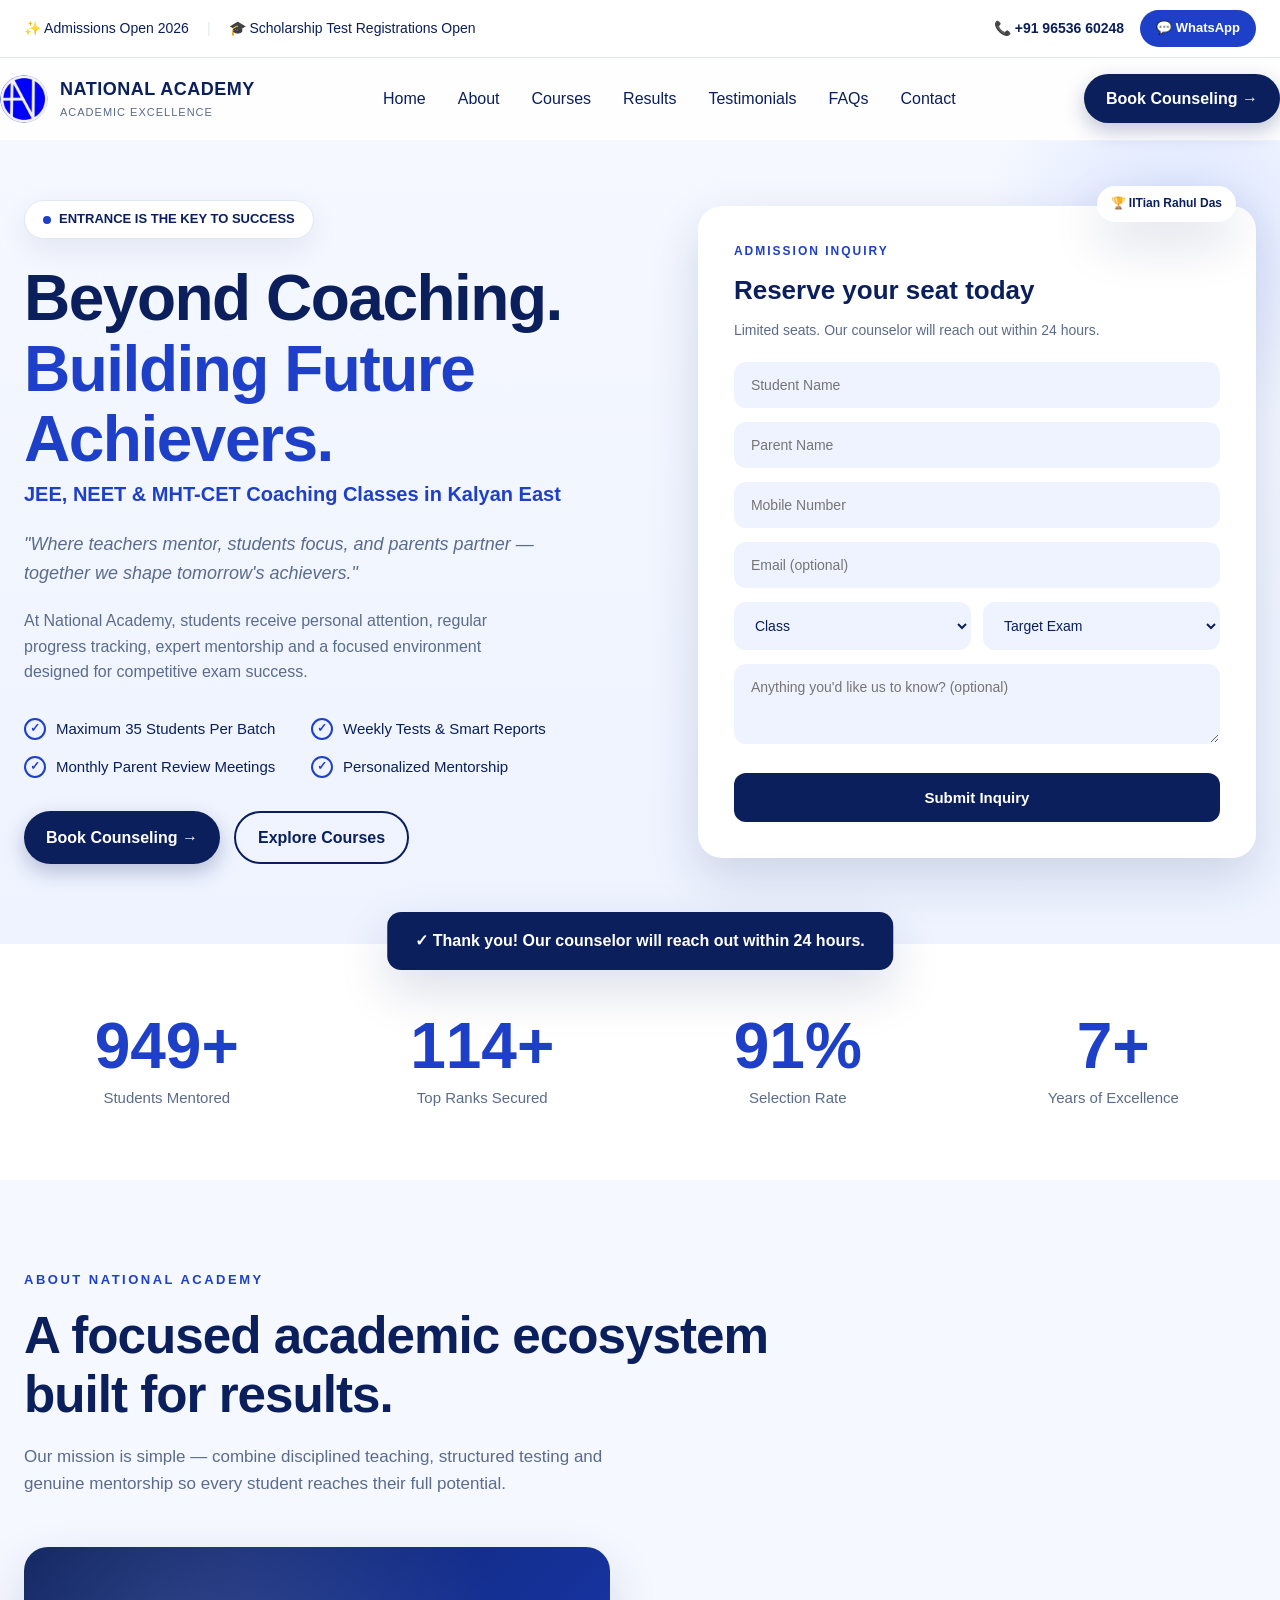
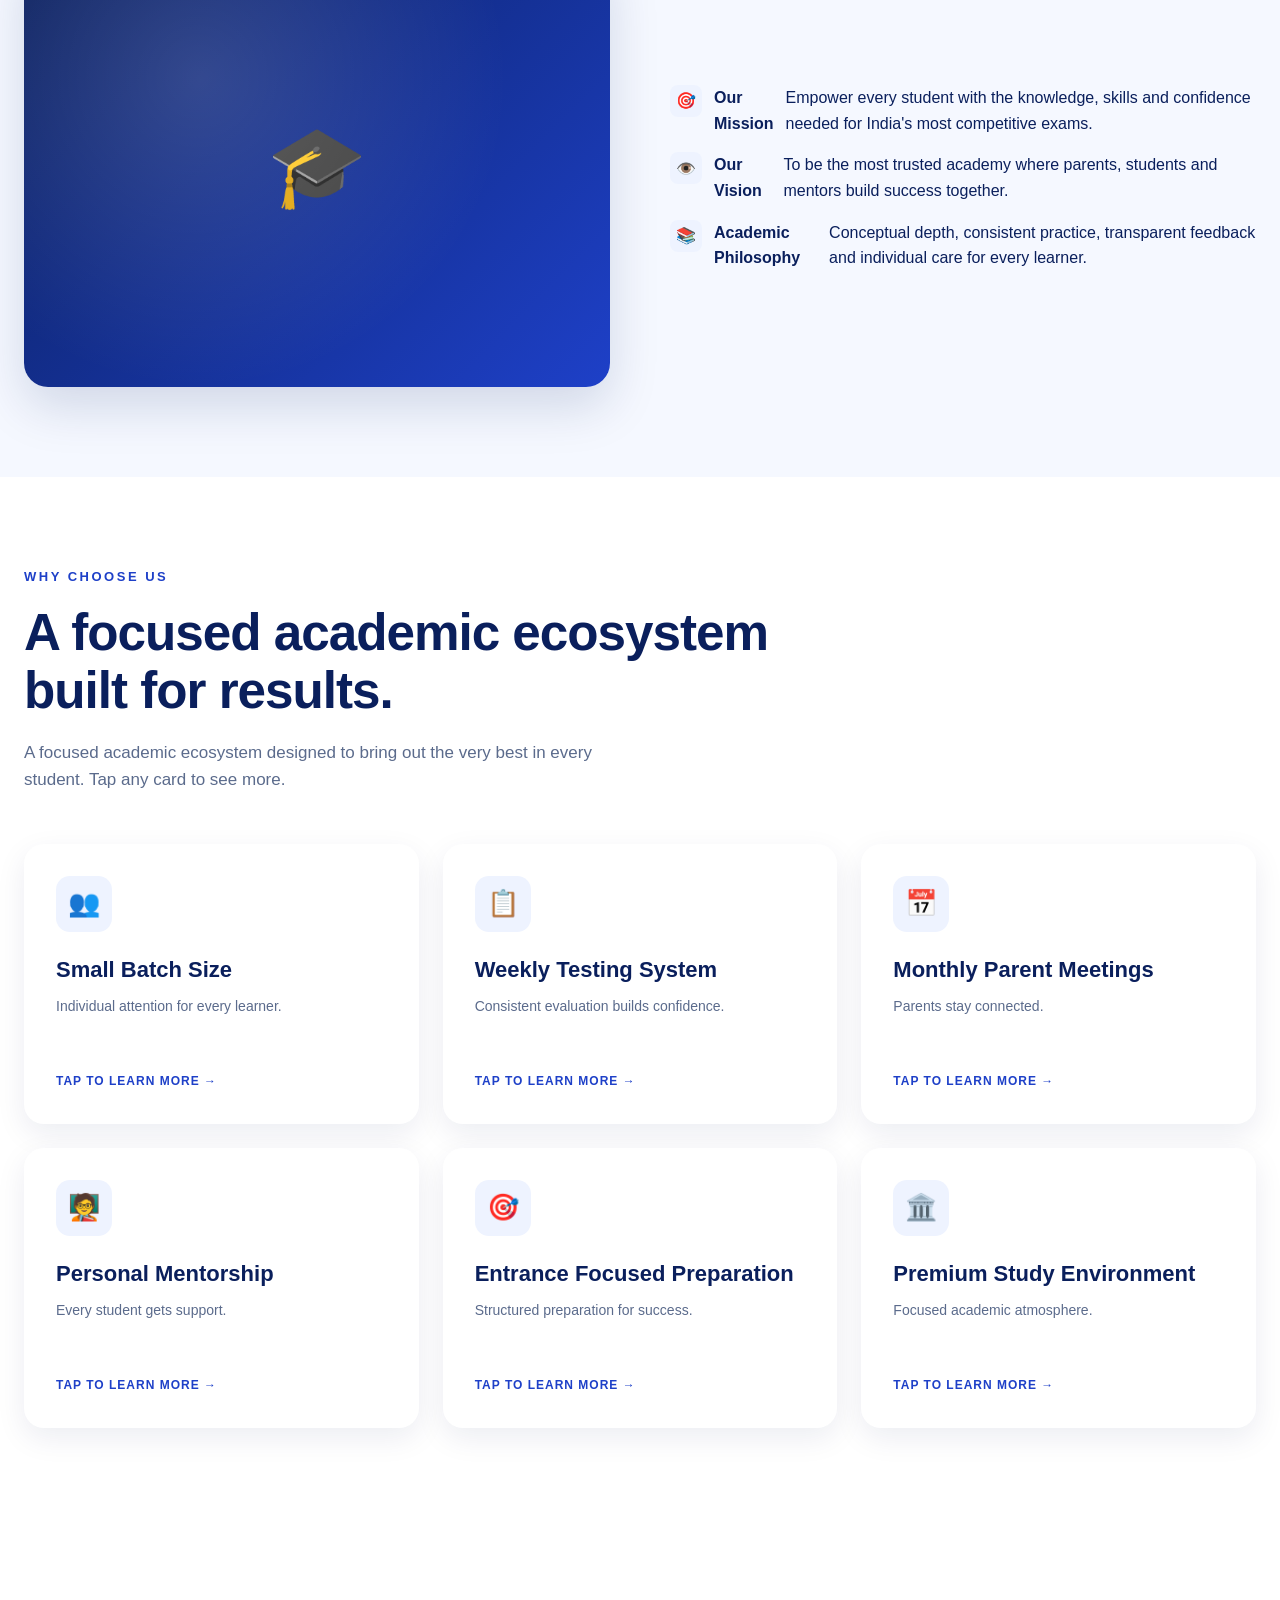
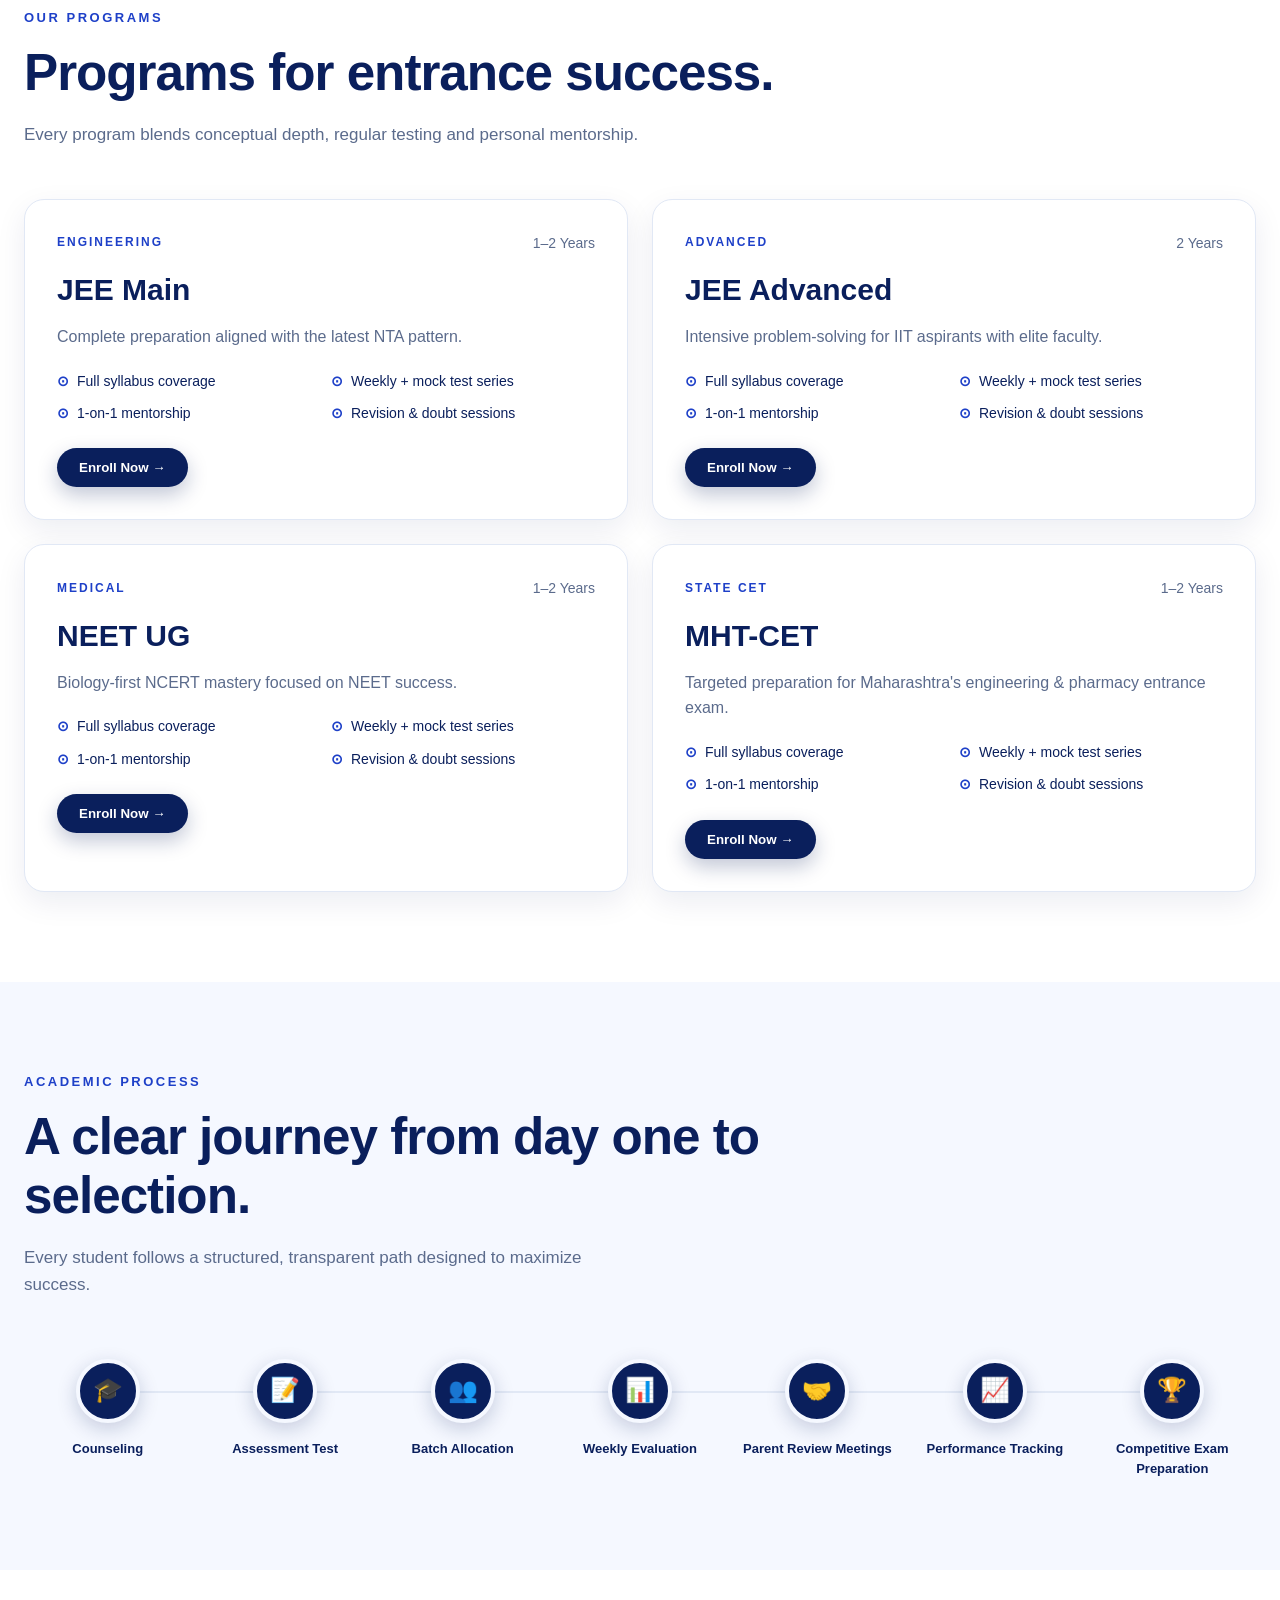
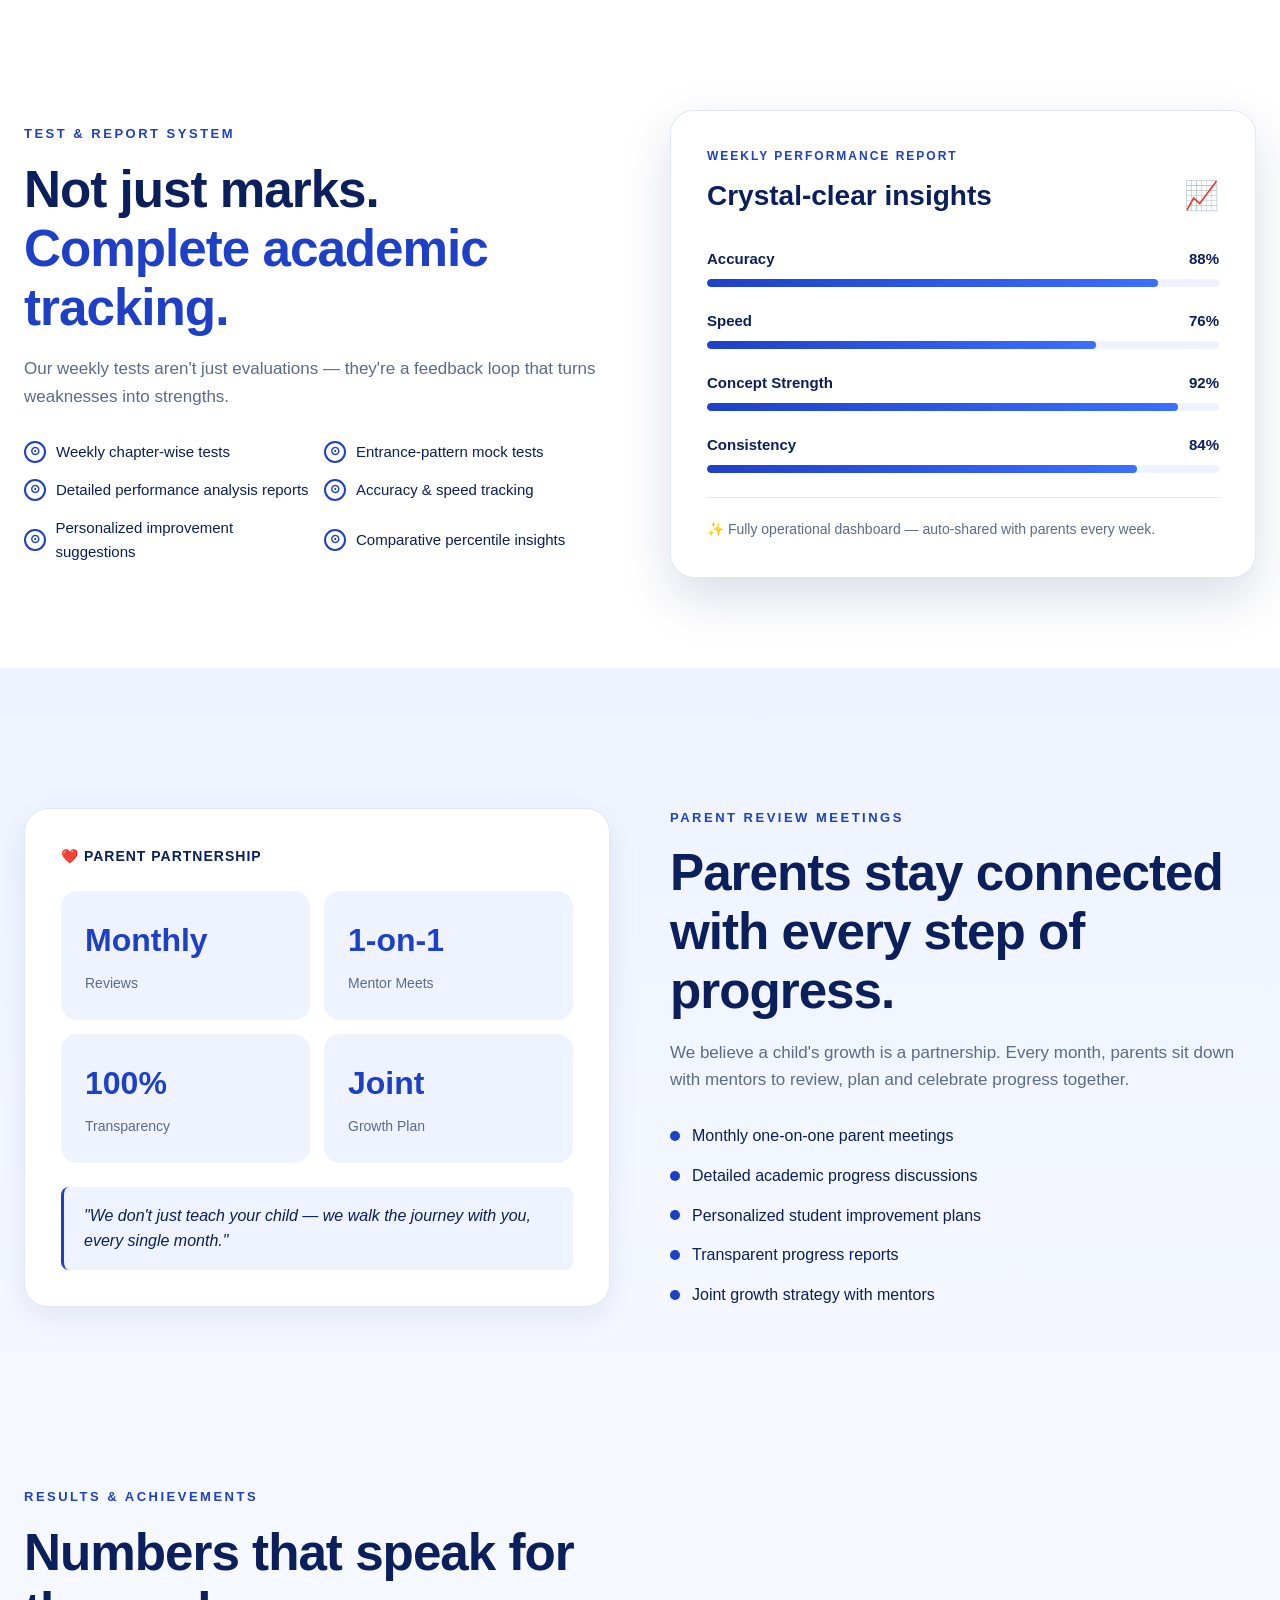
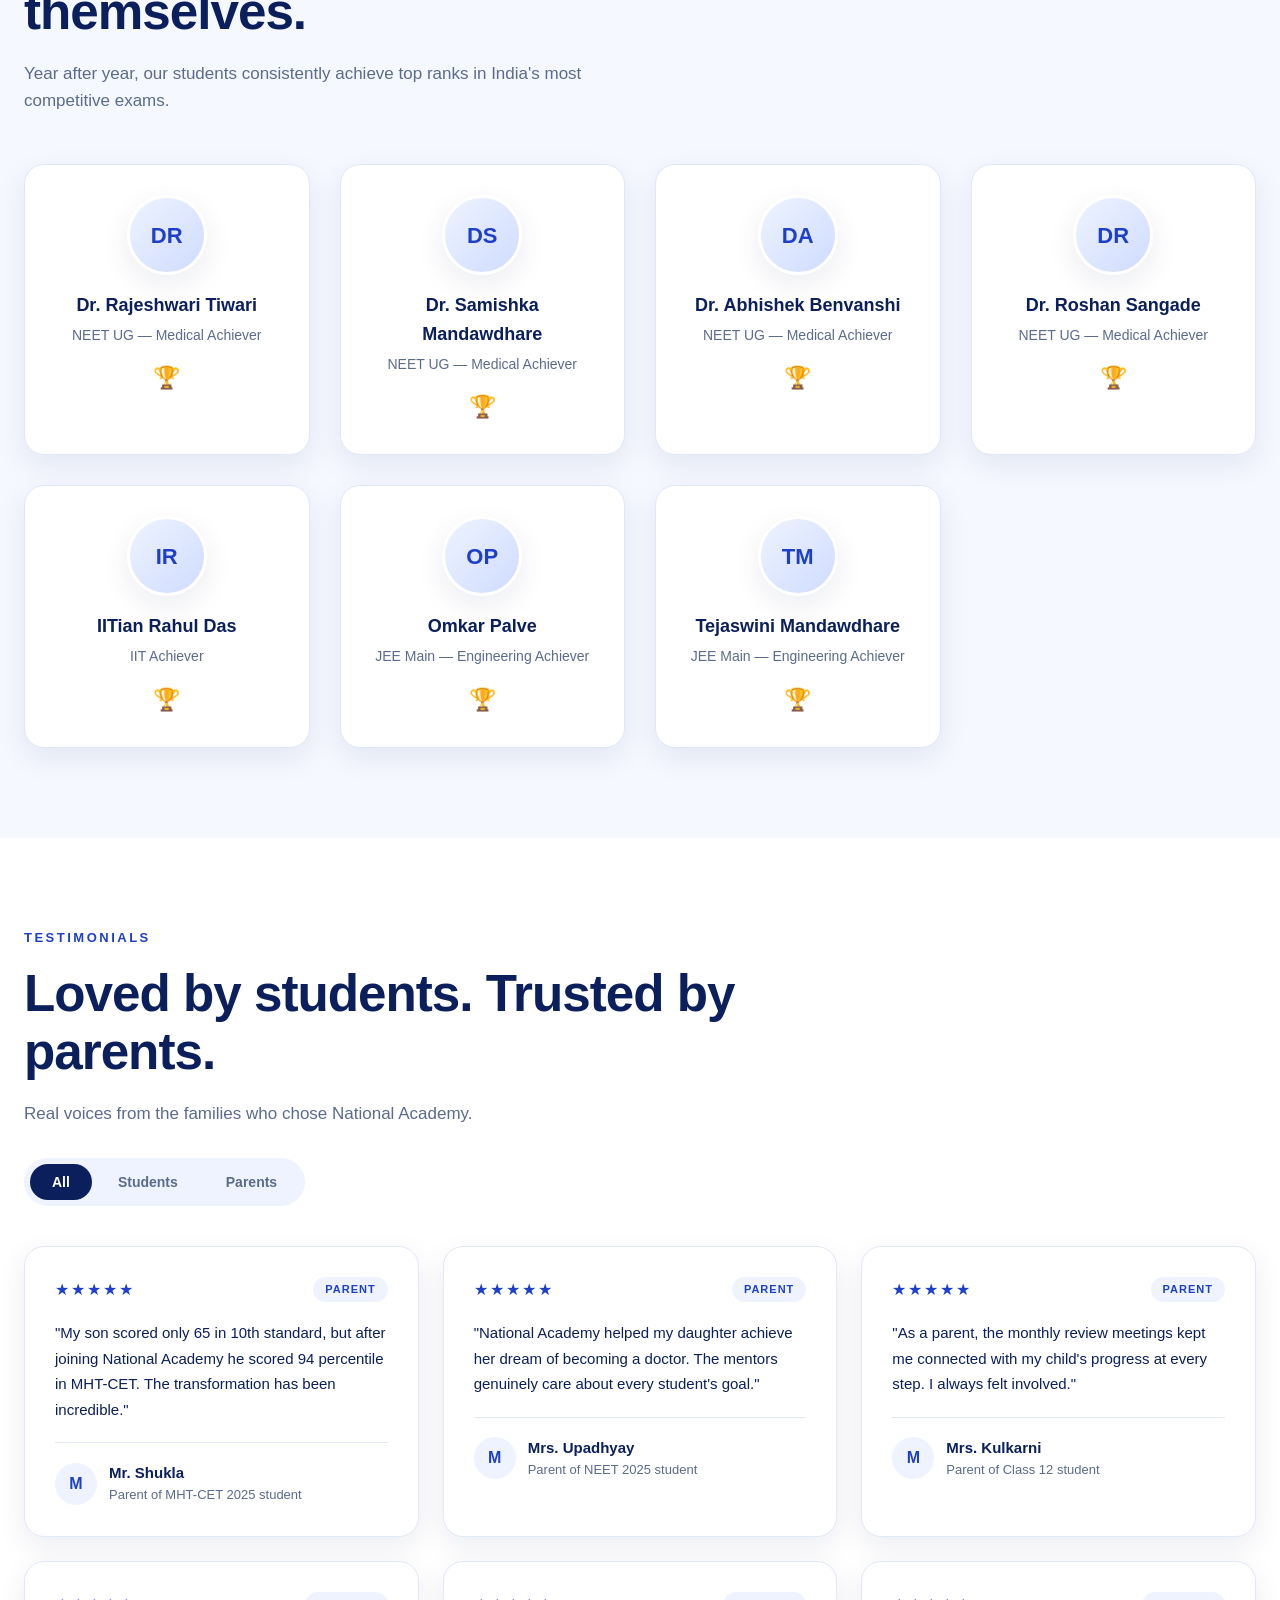
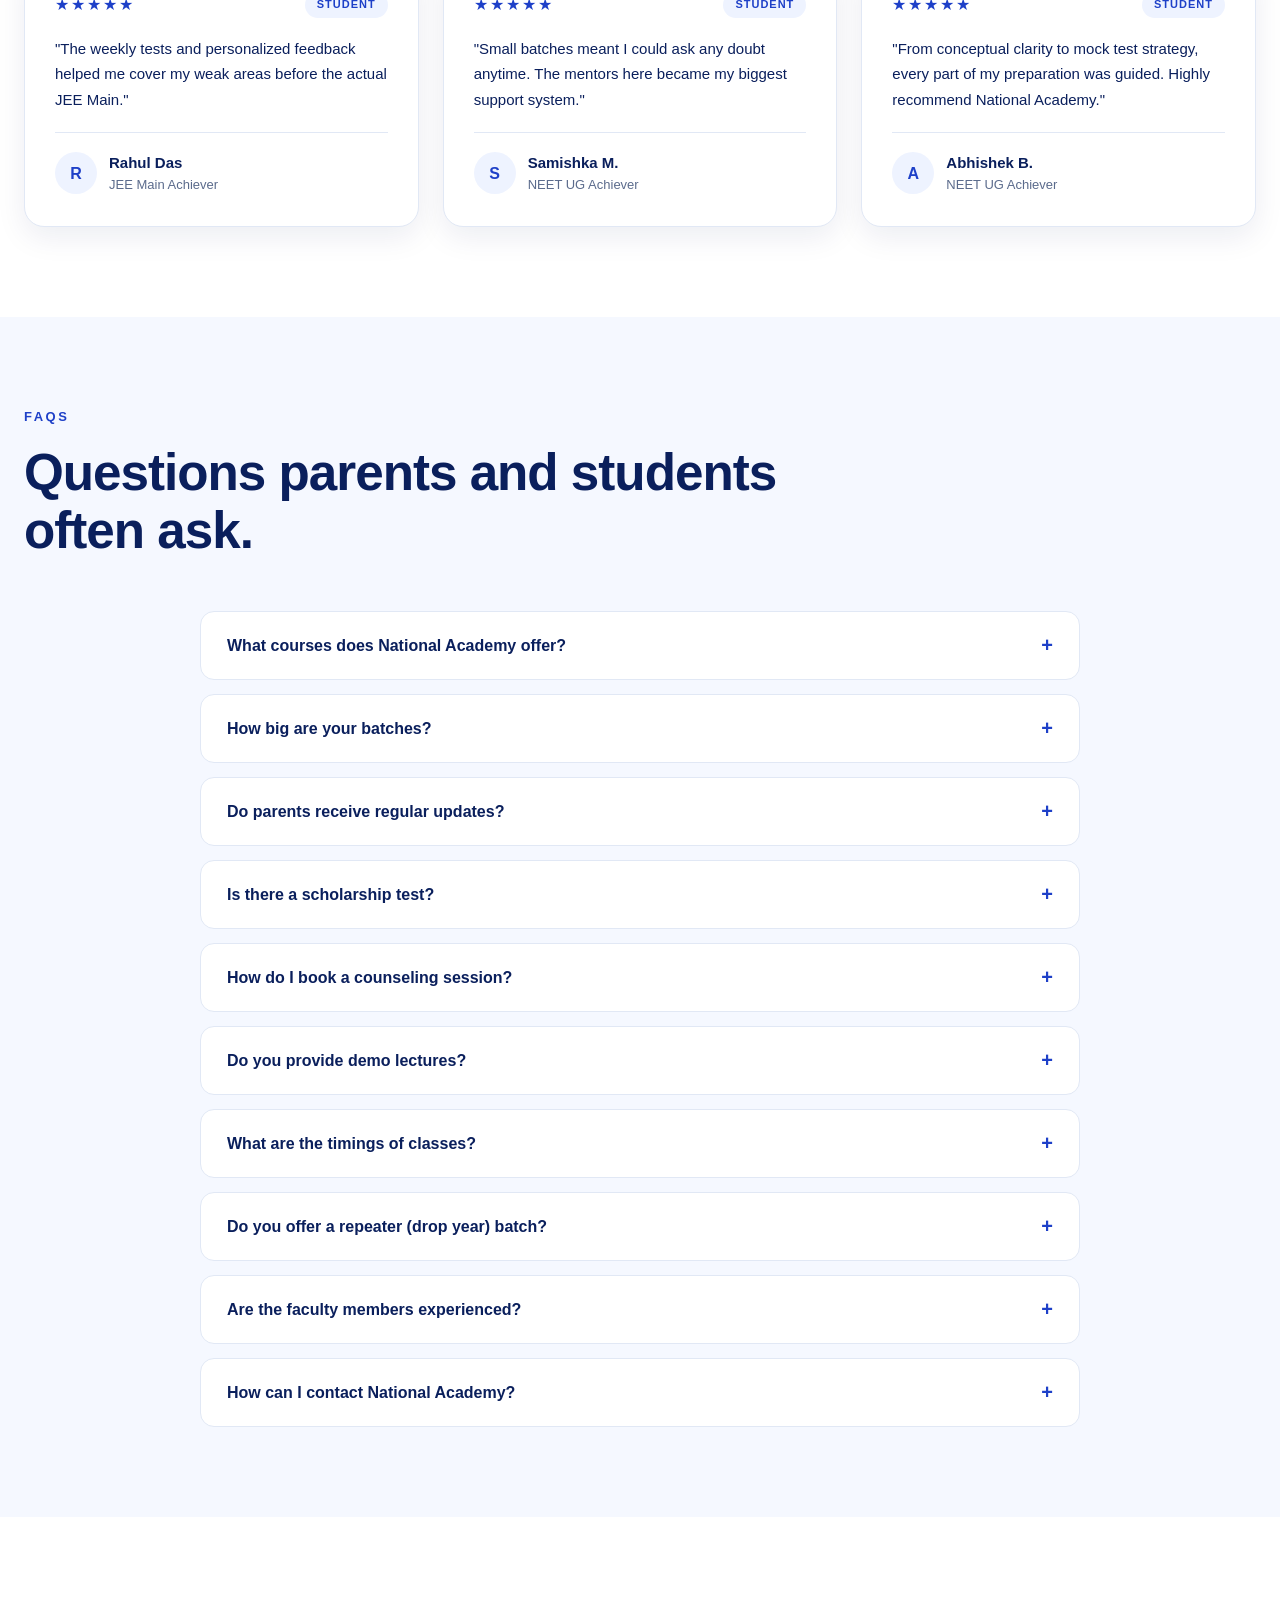
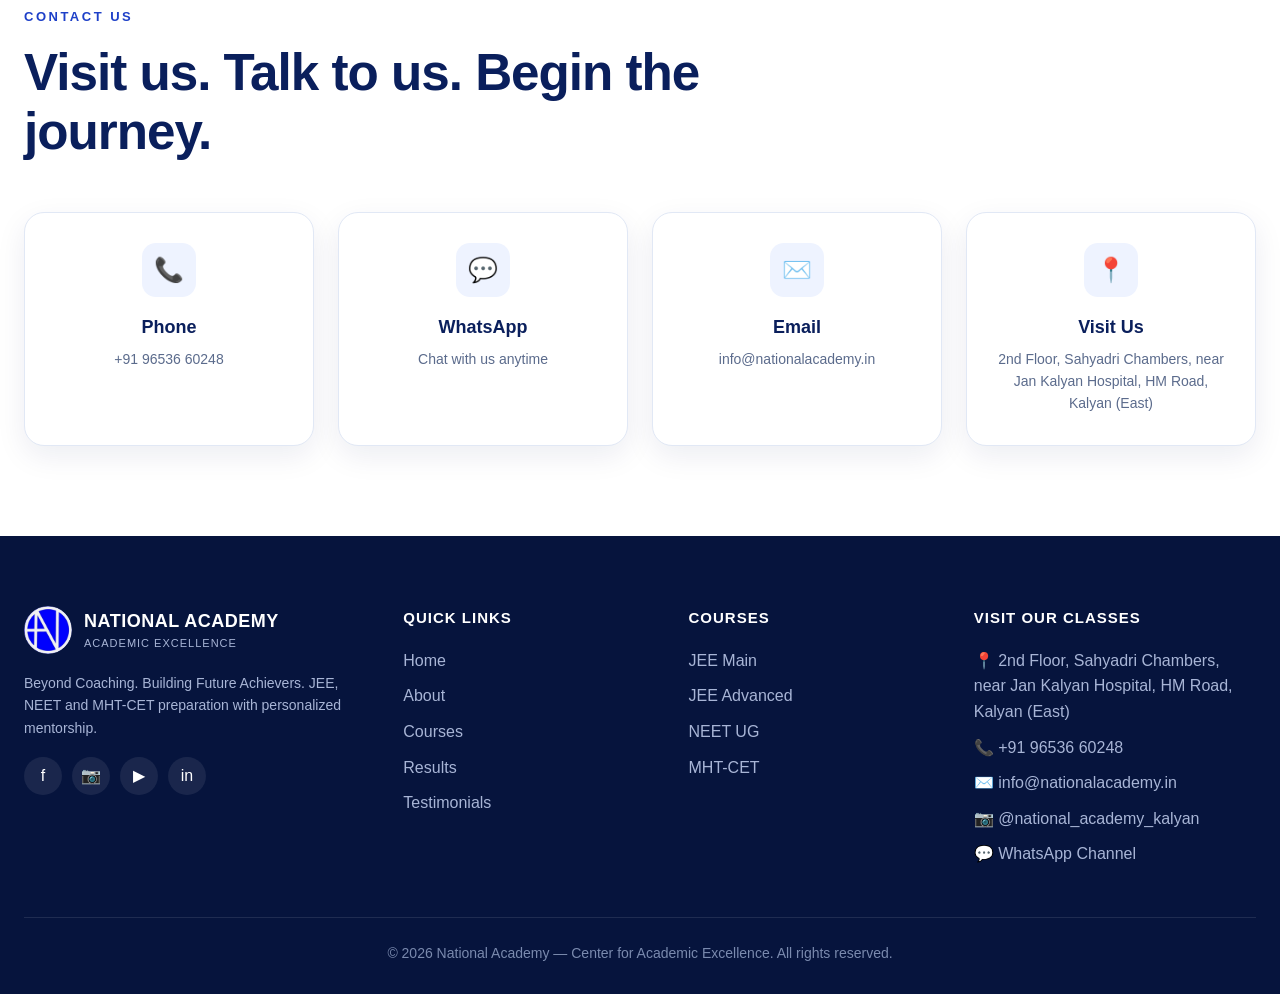
==== index.html @ 8955cf6e "SEO fixes: canonical/og:url, single H1, schema" ====
<!DOCTYPE html>
<html lang="en">
<head>
<meta charset="UTF-8">
<meta name="viewport" content="width=device-width, initial-scale=1.0">
<title>National Academy | Center for Academic Excellence</title>
<meta name="description" content="National Academy - Center for Academic Excellence. JEE, NEET and MHT-CET coaching with personalized mentorship, weekly testing and monthly parent reviews.">
<link rel="canonical" href="https://nationalacademyclasses.com/">
<link rel="icon" type="image/png" href="[data-uri]">
<link rel="apple-touch-icon" href="[data-uri]">
<meta property="og:title" content="National Academy | Center for Academic Excellence">
<meta property="og:description" content="Beyond Coaching. Building Future Achievers. JEE, NEET & MHT-CET programs.">
<meta property="og:type" content="website">
<meta property="og:url" content="https://nationalacademyclasses.com/">
<meta name="twitter:card" content="summary_large_image">
<meta name="twitter:title" content="National Academy | Center for Academic Excellence">
<meta name="twitter:description" content="Beyond Coaching. Building Future Achievers.">
<script type="application/ld+json">
{
  "@context": "https://schema.org",
  "@type": "EducationalOrganization",
  "@id": "https://nationalacademyclasses.com/#organization",
  "name": "National Academy",
  "alternateName": "National Academy - Center for Academic Excellence",
  "description": "National Academy is a coaching institute in Kalyan East offering JEE Main, JEE Advanced, NEET UG and MHT-CET preparation with small batches, weekly testing and monthly parent review meetings.",
  "url": "https://nationalacademyclasses.com/",
  "telephone": "+91 96536 60248",
  "email": "info@nationalacademy.in",
  "priceRange": "₹₹",
  "address": {
    "@type": "PostalAddress",
    "streetAddress": "2nd Floor, Sahyadri Chambers, near Jan Kalyan Hospital, HM Road",
    "addressLocality": "Kalyan East",
    "addressRegion": "Maharashtra",
    "postalCode": "421306",
    "addressCountry": "IN"
  },
  "geo": {
    "@type": "GeoCoordinates",
    "latitude": "19.2456",
    "longitude": "73.1590"
  },
  "sameAs": [
    "https://instagram.com/nationalacademy_",
    "https://whatsapp.com/channel/0029VaYuWtFGehEQWGYex31q"
  ],
  "aggregateRating": {
    "@type": "AggregateRating",
    "ratingValue": "4.9",
    "reviewCount": "20"
  },
  "hasCourse": [
    {
      "@type": "Course",
      "name": "JEE Main Coaching",
      "description": "Complete JEE Main preparation aligned with the latest NTA pattern, with weekly and mock test series and 1-on-1 mentorship.",
      "provider": { "@type": "EducationalOrganization", "name": "National Academy", "sameAs": "https://nationalacademyclasses.com/" }
    },
    {
      "@type": "Course",
      "name": "JEE Advanced Coaching",
      "description": "Intensive problem-solving preparation for IIT aspirants with elite faculty.",
      "provider": { "@type": "EducationalOrganization", "name": "National Academy", "sameAs": "https://nationalacademyclasses.com/" }
    },
    {
      "@type": "Course",
      "name": "NEET UG Coaching",
      "description": "Biology-first NCERT mastery focused on NEET UG success.",
      "provider": { "@type": "EducationalOrganization", "name": "National Academy", "sameAs": "https://nationalacademyclasses.com/" }
    },
    {
      "@type": "Course",
      "name": "MHT-CET Coaching",
      "description": "Targeted preparation for Maharashtra's engineering and pharmacy entrance exam.",
      "provider": { "@type": "EducationalOrganization", "name": "National Academy", "sameAs": "https://nationalacademyclasses.com/" }
    }
  ]
}
</script>
<script type="application/ld+json">
{
  "@context": "https://schema.org",
  "@type": "FAQPage",
  "mainEntity": [
    {
      "@type": "Question",
      "name": "What courses does National Academy offer?",
      "acceptedAnswer": { "@type": "Answer", "text": "We offer JEE Main, JEE Advanced, NEET UG and MHT-CET programs for Classes 11 and 12 along with Repeater batches." }
    },
    {
      "@type": "Question",
      "name": "How big are your batches?",
      "acceptedAnswer": { "@type": "Answer", "text": "Every batch is capped at a maximum of 35 students to ensure personal attention and 1-on-1 mentorship." }
    },
    {
      "@type": "Question",
      "name": "Do parents receive regular updates?",
      "acceptedAnswer": { "@type": "Answer", "text": "Yes. We conduct monthly parent review meetings and share weekly performance reports automatically." }
    },
    {
      "@type": "Question",
      "name": "Is there a scholarship test?",
      "acceptedAnswer": { "@type": "Answer", "text": "Yes, scholarship test registrations are currently open. Contact us for the next available date." }
    },
    {
      "@type": "Question",
      "name": "How do I book a counseling session?",
      "acceptedAnswer": { "@type": "Answer", "text": "Submit the inquiry form on this page or call us at +91 96536 60248. Our counselor will reach out within 24 hours." }
    },
    {
      "@type": "Question",
      "name": "Do you provide demo lectures?",
      "acceptedAnswer": { "@type": "Answer", "text": "Yes, prospective students can attend a free demo lecture before enrolling. Contact us to schedule." }
    },
    {
      "@type": "Question",
      "name": "What are the timings of classes?",
      "acceptedAnswer": { "@type": "Answer", "text": "Regular batches run in morning and evening shifts. Detailed schedules are shared at the time of admission." }
    },
    {
      "@type": "Question",
      "name": "Do you offer a repeater (drop year) batch?",
      "acceptedAnswer": { "@type": "Answer", "text": "Yes, dedicated repeater batches are available for JEE, NEET and MHT-CET aspirants with focused revision and intensive testing." }
    },
    {
      "@type": "Question",
      "name": "Are the faculty members experienced?",
      "acceptedAnswer": { "@type": "Answer", "text": "Our faculty are subject specialists with years of experience in mentoring JEE/NEET top rankers." }
    },
    {
      "@type": "Question",
      "name": "How can I contact National Academy?",
      "acceptedAnswer": { "@type": "Answer", "text": "Call or WhatsApp us on +91 96536 60248 or visit us at 2nd Floor, Sahyadri Chambers, near Jan Kalyan Hospital, HM Road, Kalyan (East)." }
    }
  ]
}
</script>

<!-- https://script.google.com/macros/s/AKfycbyQIpqhF3Bwk7kVNRuC45qFXNHx67AA3TcbVvgqn4J6izI49udC3bFhP1Qv370ona3hTA/exec -->
<style>
*{margin:0;padding:0;box-sizing:border-box}
:root{
  --navy:#0a1f5c;
  --navy-dark:#06143d;
  --blue:#1e40c8;
  --blue-light:#3b6fff;
  --bg:#f5f8ff;
  --bg-soft:#eef3ff;
  --white:#ffffff;
  --text:#0a1f5c;
  --muted:#5b6b8c;
  --border:#e1e8f5;
  --shadow:0 10px 30px rgba(10,31,92,.08);
  --shadow-lg:0 20px 50px rgba(10,31,92,.15);
}
html{scroll-behavior:smooth}
body{font-family:-apple-system,BlinkMacSystemFont,'Segoe UI',Inter,Roboto,sans-serif;color:var(--text);background:var(--bg);line-height:1.6;overflow-x:hidden}
img{max-width:100%;display:block}
a{text-decoration:none;color:inherit}
button{font-family:inherit;cursor:pointer;border:none;background:none}
.container{max-width:1280px;margin:0 auto;padding:0 24px}

/* Top bar */
.topbar{background:var(--white);border-bottom:1px solid var(--border);padding:10px 0;font-size:14px}
.topbar-inner{display:flex;justify-content:space-between;align-items:center;gap:16px;flex-wrap:wrap}
.topbar-left{display:flex;align-items:center;gap:18px;color:var(--navy);font-weight:500}
.topbar-left span{display:flex;align-items:center;gap:6px}
.topbar-divider{color:var(--border)}
.topbar-right{display:flex;align-items:center;gap:16px}
.topbar-phone{color:var(--navy);font-weight:600;display:flex;align-items:center;gap:6px}
.wa-btn{background:var(--blue);color:white;padding:8px 16px;border-radius:999px;font-weight:600;display:inline-flex;align-items:center;gap:6px;font-size:13px;transition:transform .2s}
.wa-btn:hover{transform:translateY(-2px)}

/* Navbar */
.navbar{position:sticky;top:0;z-index:100;background:rgba(255,255,255,.85);backdrop-filter:blur(12px);border-bottom:1px solid transparent;transition:all .3s}
.navbar.scrolled{box-shadow:var(--shadow);border-bottom-color:var(--border);background:rgba(255,255,255,.95)}
.nav-inner{display:flex;align-items:center;justify-content:space-between;padding:16px 0}
.brand{display:flex;align-items:center;gap:12px}
.logo{width:48px;height:48px;border-radius:50%;background:var(--white);display:flex;align-items:center;justify-content:center;overflow:hidden}
.logo img{width:100%;height:100%;object-fit:cover;border-radius:50%}
.brand-text .brand-name{display:block;font-size:18px;font-weight:800;letter-spacing:.5px;color:var(--navy)}
.brand-text p{font-size:11px;color:var(--muted);text-transform:uppercase;letter-spacing:1px}
.nav-links{display:flex;gap:32px;align-items:center}
.nav-links a{font-weight:500;color:var(--navy);transition:color .2s;position:relative}
.nav-links a:hover{color:var(--blue)}
.nav-links a::after{content:'';position:absolute;bottom:-6px;left:0;width:0;height:2px;background:var(--blue);transition:width .3s}
.nav-links a:hover::after{width:100%}
.btn-primary{background:var(--navy);color:white;padding:12px 22px;border-radius:999px;font-weight:600;display:inline-flex;align-items:center;gap:8px;transition:all .3s;box-shadow:0 8px 20px rgba(10,31,92,.25)}
.btn-primary:hover{background:var(--blue);transform:translateY(-2px);box-shadow:0 12px 28px rgba(30,64,200,.3)}
.btn-outline{background:transparent;color:var(--navy);padding:12px 22px;border-radius:999px;font-weight:600;border:2px solid var(--navy);display:inline-flex;align-items:center;gap:8px;transition:all .3s}
.btn-outline:hover{background:var(--navy);color:white}
.menu-toggle{display:none;font-size:24px;color:var(--navy)}

/* Hero */
.hero{padding:60px 0 80px;background:linear-gradient(180deg,var(--bg) 0%,var(--bg-soft) 100%);position:relative;overflow:hidden}
.hero::before{content:'';position:absolute;top:-100px;right:-100px;width:400px;height:400px;background:radial-gradient(circle,rgba(59,111,255,.15),transparent 70%);border-radius:50%;animation:float 6s ease-in-out infinite}
.hero-grid{display:grid;grid-template-columns:1.1fr 1fr;gap:60px;align-items:center;position:relative}
.badge{display:inline-flex;align-items:center;gap:8px;padding:8px 18px;background:white;border:1px solid var(--border);border-radius:999px;font-size:13px;font-weight:600;color:var(--navy);box-shadow:var(--shadow)}
.badge .dot{width:8px;height:8px;background:var(--blue);border-radius:50%;animation:pulse 2s infinite}
.hero h1{font-size:clamp(36px,5vw,64px);font-weight:800;line-height:1.1;margin:24px 0 4px;letter-spacing:-1.5px}
.hero h1 .accent{color:var(--blue);display:block}
.hero .hero-subtitle{font-size:clamp(16px,1.6vw,20px);font-weight:600;color:var(--blue);margin:0 0 20px}
.hero-quote{font-size:18px;color:var(--muted);font-style:italic;margin-bottom:20px;max-width:520px}
.hero-desc{font-size:16px;color:var(--muted);margin-bottom:32px;max-width:520px}
.hero-features{display:grid;grid-template-columns:1fr 1fr;gap:14px;margin-bottom:32px;max-width:560px}
.hero-features div{display:flex;align-items:center;gap:10px;font-weight:500;color:var(--navy);font-size:15px}
.hero-features .check{width:22px;height:22px;background:var(--bg-soft);border:2px solid var(--blue);color:var(--blue);border-radius:50%;display:flex;align-items:center;justify-content:center;font-size:12px;font-weight:700;flex-shrink:0}
.hero-cta{display:flex;gap:14px;flex-wrap:wrap}

.hero-card{background:white;border-radius:24px;padding:36px;box-shadow:var(--shadow-lg);position:relative;animation:slideUp .8s ease}
.hero-card-label{color:var(--blue);font-size:12px;font-weight:700;letter-spacing:2px;margin-bottom:8px}
.hero-card h3{font-size:26px;font-weight:800;color:var(--navy);margin-bottom:8px}
.hero-card p{color:var(--muted);font-size:14px;margin-bottom:20px}
.hero-card .field{margin-bottom:14px}
.hero-card input,.hero-card select,.hero-card textarea{width:100%;padding:14px 16px;background:var(--bg-soft);border:1px solid transparent;border-radius:12px;font-size:14px;color:var(--navy);font-family:inherit;transition:border-color .2s}
.hero-card input:focus,.hero-card select:focus,.hero-card textarea:focus{outline:none;border-color:var(--blue);background:white}
.hero-card textarea{min-height:80px;resize:vertical}
.field-row{display:grid;grid-template-columns:1fr 1fr;gap:12px}
.submit-btn{width:100%;background:var(--navy);color:white;padding:16px;border-radius:12px;font-weight:700;font-size:15px;transition:all .3s;margin-top:8px}
.submit-btn:hover{background:var(--blue)}
.floating-badge{position:absolute;top:-20px;right:20px;background:white;padding:8px 14px;border-radius:999px;box-shadow:var(--shadow-lg);font-size:12px;font-weight:600;color:var(--navy);display:flex;align-items:center;gap:6px;animation:float 4s ease-in-out infinite}

/* Sections */
section{padding:90px 0}
.eyebrow{color:var(--blue);font-size:13px;font-weight:700;letter-spacing:2.5px;text-transform:uppercase;margin-bottom:16px}
.section-title{font-size:clamp(32px,4vw,52px);font-weight:800;line-height:1.15;letter-spacing:-1px;max-width:780px;color:var(--navy)}
.section-sub{color:var(--muted);font-size:17px;max-width:620px;margin-top:18px}

/* Stats */
.stats{background:var(--white);padding:70px 0}
.stats-grid{display:grid;grid-template-columns:repeat(4,1fr);gap:30px;text-align:center}
.stat-num{font-size:clamp(40px,5vw,64px);font-weight:800;color:var(--blue);line-height:1}
.stat-label{color:var(--muted);margin-top:8px;font-weight:500;font-size:15px}

/* About */
.about-grid{display:grid;grid-template-columns:1fr 1fr;gap:60px;align-items:center;margin-top:50px}
.about-image{background:linear-gradient(135deg,var(--navy),var(--blue));border-radius:24px;aspect-ratio:4/3;display:flex;align-items:center;justify-content:center;color:white;font-size:80px;box-shadow:var(--shadow-lg);position:relative;overflow:hidden}
.about-image::after{content:'';position:absolute;inset:0;background:radial-gradient(circle at 30% 30%,rgba(255,255,255,.15),transparent 60%)}
.about-list{margin-top:24px;display:flex;flex-direction:column;gap:14px}
.about-list div{display:flex;gap:12px;align-items:flex-start}
.about-list strong{color:var(--navy);display:block;margin-bottom:2px}
.about-list span.icon{flex-shrink:0;width:32px;height:32px;background:var(--bg-soft);border-radius:8px;display:flex;align-items:center;justify-content:center;color:var(--blue);font-weight:700}

/* Why Choose - Flip cards */
.features-grid{display:grid;grid-template-columns:repeat(3,1fr);gap:24px;margin-top:50px}
.flip-card{height:280px;perspective:1500px}
.flip-inner{position:relative;width:100%;height:100%;transition:transform .8s;transform-style:preserve-3d}
.flip-card.flipped .flip-inner{transform:rotateY(180deg)}
.flip-face{position:absolute;inset:0;border-radius:20px;padding:32px;backface-visibility:hidden;background:white;box-shadow:var(--shadow);display:flex;flex-direction:column;justify-content:center;transition:box-shadow .3s}
.flip-card:hover .flip-face{box-shadow:var(--shadow-lg)}
.flip-front .icon-box{width:56px;height:56px;background:var(--bg-soft);border-radius:14px;display:flex;align-items:center;justify-content:center;color:var(--blue);font-size:26px;margin-bottom:20px}
.flip-front h4{font-size:22px;font-weight:800;color:var(--navy);margin-bottom:8px}
.flip-front p{color:var(--muted);font-size:14px}
.flip-front .hint{margin-top:auto;font-size:12px;color:var(--blue);font-weight:600;letter-spacing:1px;text-transform:uppercase}
.flip-back{background:var(--navy);color:white;transform:rotateY(180deg)}
.flip-back h4{color:white;font-size:20px;font-weight:800;margin-bottom:16px}
.flip-back ul{list-style:none}
.flip-back li{padding:6px 0;font-size:14px;display:flex;gap:10px;align-items:center}
.flip-back li::before{content:'✓';color:#7ba3ff;font-weight:bold}

/* Courses */
.courses{background:var(--white)}
.courses-grid{display:grid;grid-template-columns:1fr 1fr;gap:24px;margin-top:50px}
.course-card{background:white;border:1px solid var(--border);border-radius:20px;padding:32px;transition:all .3s;box-shadow:var(--shadow)}
.course-card:hover{transform:translateY(-6px);box-shadow:var(--shadow-lg);border-color:var(--blue-light)}
.course-head{display:flex;justify-content:space-between;align-items:center;margin-bottom:12px}
.course-tag{color:var(--blue);font-size:12px;font-weight:700;letter-spacing:2px}
.course-dur{color:var(--muted);font-size:14px}
.course-card h3{font-size:30px;font-weight:800;color:var(--navy);margin-bottom:10px}
.course-card>p{color:var(--muted);margin-bottom:20px}
.course-feats{display:grid;grid-template-columns:1fr 1fr;gap:10px;margin-bottom:24px}
.course-feats div{display:flex;align-items:center;gap:8px;font-size:14px;color:var(--navy)}
.course-feats .ck{color:var(--blue);font-weight:bold}

/* Process timeline */
.timeline{margin-top:60px;position:relative}
.timeline-line{position:absolute;top:32px;left:5%;right:5%;height:2px;background:var(--border)}
.timeline-grid{display:grid;grid-template-columns:repeat(7,1fr);gap:10px;position:relative}
.tl-step{text-align:center}
.tl-circle{width:64px;height:64px;background:var(--navy);border-radius:50%;display:flex;align-items:center;justify-content:center;color:white;font-size:24px;margin:0 auto 16px;border:4px solid var(--bg);box-shadow:0 6px 20px rgba(10,31,92,.2);transition:all .3s}
.tl-step:hover .tl-circle{transform:scale(1.1);background:var(--blue)}
.tl-step p{font-size:13px;font-weight:600;color:var(--navy)}

/* Tracking section */
.tracking{background:var(--white)}
.track-grid{display:grid;grid-template-columns:1fr 1fr;gap:60px;align-items:center;margin-top:50px}
.track-list{margin-top:30px;display:grid;grid-template-columns:1fr 1fr;gap:14px}
.track-list div{display:flex;align-items:center;gap:10px;color:var(--navy);font-weight:500;font-size:15px}
.track-list .ck{width:22px;height:22px;border:2px solid var(--blue);color:var(--blue);border-radius:50%;display:flex;align-items:center;justify-content:center;font-size:12px;font-weight:700}
.report-card{background:white;border:1px solid var(--border);border-radius:24px;padding:36px;box-shadow:var(--shadow-lg)}
.report-card .label{color:var(--blue);font-size:12px;font-weight:700;letter-spacing:2px;margin-bottom:8px}
.report-card h3{font-size:28px;font-weight:800;color:var(--navy);margin-bottom:28px;display:flex;justify-content:space-between;align-items:center}
.bar-row{margin-bottom:22px}
.bar-head{display:flex;justify-content:space-between;margin-bottom:8px;font-weight:600;color:var(--navy);font-size:15px}
.bar{height:8px;background:var(--bg-soft);border-radius:999px;overflow:hidden}
.bar-fill{height:100%;background:linear-gradient(90deg,var(--blue),var(--blue-light));border-radius:999px;width:0;transition:width 1.5s ease}

/* Parent partnership */
.parents{background:linear-gradient(180deg,var(--bg-soft),var(--bg))}
.parent-grid{display:grid;grid-template-columns:1fr 1fr;gap:60px;align-items:center;margin-top:50px}
.parent-card{background:white;border:1px solid var(--border);border-radius:24px;padding:36px;box-shadow:var(--shadow)}
.parent-card-title{display:flex;align-items:center;gap:10px;color:var(--navy);font-weight:700;font-size:14px;letter-spacing:1px;text-transform:uppercase;margin-bottom:24px}
.parent-stats{display:grid;grid-template-columns:1fr 1fr;gap:14px}
.pstat{background:var(--bg-soft);padding:24px;border-radius:16px}
.pstat strong{display:block;font-size:32px;color:var(--blue);font-weight:800;margin-bottom:4px}
.pstat span{color:var(--muted);font-size:14px}
.parent-quote{margin-top:24px;padding:16px 20px;border-left:3px solid var(--blue);background:var(--bg-soft);border-radius:8px;font-style:italic;color:var(--navy)}
.parent-list{margin-top:30px;display:flex;flex-direction:column;gap:14px}
.parent-list div{display:flex;align-items:center;gap:12px;color:var(--navy);font-weight:500}
.parent-list .bullet{width:10px;height:10px;background:var(--blue);border-radius:50%;flex-shrink:0}

/* Results */
.results-grid{display:grid;grid-template-columns:repeat(4,1fr);gap:30px;margin-top:50px}
.topper-card{background:white;border:1px solid var(--border);border-radius:20px;padding:30px;text-align:center;box-shadow:var(--shadow);transition:all .3s}
.topper-card:hover{transform:translateY(-6px);box-shadow:var(--shadow-lg)}
.topper-avatar{width:80px;height:80px;background:linear-gradient(135deg,var(--bg-soft),#cfdcff);border-radius:50%;display:flex;align-items:center;justify-content:center;font-weight:800;color:var(--blue);font-size:22px;margin:0 auto 16px;border:3px solid white;box-shadow:var(--shadow)}
.topper-card h4{font-size:18px;font-weight:700;color:var(--navy);margin-bottom:4px}
.topper-card p{color:var(--muted);font-size:14px;margin-bottom:14px}
.topper-card .trophy{color:var(--blue);font-size:22px}

/* Testimonials */
.testimonials{background:var(--white)}
.testimonial-tabs{display:inline-flex;background:var(--bg-soft);padding:6px;border-radius:999px;margin-top:30px;gap:4px}
.tab{padding:10px 22px;border-radius:999px;font-weight:600;color:var(--muted);transition:all .2s;font-size:14px}
.tab.active{background:var(--navy);color:white}
.test-grid{display:grid;grid-template-columns:repeat(3,1fr);gap:24px;margin-top:40px}
.test-card{background:white;border:1px solid var(--border);border-radius:20px;padding:30px;box-shadow:var(--shadow);transition:all .3s}
.test-card:hover{transform:translateY(-4px);box-shadow:var(--shadow-lg)}
.test-head{display:flex;justify-content:space-between;align-items:center;margin-bottom:18px}
.stars{color:var(--blue);font-size:16px;letter-spacing:2px}
.test-tag{background:var(--bg-soft);color:var(--blue);padding:4px 12px;border-radius:999px;font-size:11px;font-weight:700;letter-spacing:1px}
.test-text{color:var(--navy);font-size:15px;line-height:1.7;margin-bottom:20px}
.test-author{display:flex;align-items:center;gap:12px;padding-top:18px;border-top:1px solid var(--border)}
.author-avatar{width:42px;height:42px;background:var(--bg-soft);border-radius:50%;display:flex;align-items:center;justify-content:center;font-weight:700;color:var(--blue)}
.author-name{font-weight:700;color:var(--navy);font-size:15px}
.author-role{color:var(--muted);font-size:13px}

/* FAQ */
.faq-list{max-width:880px;margin:50px auto 0;display:flex;flex-direction:column;gap:14px}
.faq-item{background:white;border:1px solid var(--border);border-radius:14px;overflow:hidden;transition:box-shadow .3s}
.faq-item.open{box-shadow:var(--shadow)}
.faq-q{width:100%;padding:22px 26px;text-align:left;font-weight:600;color:var(--navy);font-size:16px;display:flex;justify-content:space-between;align-items:center;gap:14px}
.faq-q .arrow{font-size:20px;color:var(--blue);transition:transform .3s;flex-shrink:0}
.faq-item.open .arrow{transform:rotate(45deg)}
.faq-a{max-height:0;overflow:hidden;transition:max-height .4s ease}
.faq-a-inner{padding:0 26px 22px;color:var(--muted);line-height:1.7}

/* Contact */
.contact{background:var(--white)}
.contact-grid{display:grid;grid-template-columns:repeat(4,1fr);gap:24px;margin-top:50px}
.contact-card{background:white;border:1px solid var(--border);border-radius:20px;padding:30px;text-align:center;box-shadow:var(--shadow);transition:all .3s}
.contact-card:hover{transform:translateY(-6px);box-shadow:var(--shadow-lg);border-color:var(--blue-light)}
.contact-icon{width:54px;height:54px;background:var(--bg-soft);border-radius:14px;display:flex;align-items:center;justify-content:center;color:var(--blue);font-size:24px;margin:0 auto 16px}
.contact-card h4{font-size:18px;font-weight:700;color:var(--navy);margin-bottom:6px}
.contact-card p{color:var(--muted);font-size:14px}
.map-placeholder{margin-top:40px;height:300px;background:linear-gradient(135deg,var(--bg-soft),#dbe5ff);border-radius:20px;display:flex;align-items:center;justify-content:center;color:var(--navy);font-weight:600}

/* Footer */
footer{background:var(--navy-dark);color:#a8b5d6;padding:70px 0 30px;margin-top:0}
.footer-grid{display:grid;grid-template-columns:1.4fr 1fr 1fr 1.2fr;gap:50px;margin-bottom:50px}
.footer-brand{display:flex;align-items:center;gap:12px;margin-bottom:18px}
.footer-brand .logo{background:transparent;border-color:white;color:white}
.footer-brand .brand-name{display:block;color:white;font-size:18px}
.footer-brand p{color:#a8b5d6;font-size:11px}
.footer-col h5{color:white;font-weight:700;margin-bottom:18px;font-size:15px;letter-spacing:1px;text-transform:uppercase}
.footer-col ul{list-style:none;display:flex;flex-direction:column;gap:10px}
.footer-col a:hover{color:white}
.social{display:flex;gap:10px;margin-top:18px}
.social a{width:38px;height:38px;background:rgba(255,255,255,.08);border-radius:50%;display:flex;align-items:center;justify-content:center;color:white;transition:all .3s}
.social a:hover{background:var(--blue);transform:translateY(-3px)}
.footer-bottom{border-top:1px solid rgba(255,255,255,.1);padding-top:24px;text-align:center;color:#7a8aae;font-size:14px}

/* Animations */
@keyframes float{0%,100%{transform:translateY(0)}50%{transform:translateY(-12px)}}
@keyframes pulse{0%,100%{opacity:1}50%{opacity:.4}}
@keyframes slideUp{from{opacity:0;transform:translateY(30px)}to{opacity:1;transform:translateY(0)}}
@keyframes fadeIn{from{opacity:0;transform:translateY(20px)}to{opacity:1;transform:translateY(0)}}
.reveal{opacity:0;transform:translateY(30px);transition:opacity .8s ease,transform .8s ease}
.reveal.visible{opacity:1;transform:translateY(0)}

/* Toast */
.toast{position:fixed;bottom:30px;left:50%;transform:translateX(-50%) translateY(100px);background:var(--navy);color:white;padding:16px 28px;border-radius:14px;box-shadow:var(--shadow-lg);font-weight:600;z-index:1000;transition:transform .4s}
.toast.show{transform:translateX(-50%) translateY(0)}

/* Responsive */
@media (max-width:1024px){
  .hero-grid,.about-grid,.track-grid,.parent-grid{grid-template-columns:1fr;gap:40px}
  .features-grid,.courses-grid,.test-grid{grid-template-columns:repeat(2,1fr)}
  .stats-grid,.results-grid,.contact-grid{grid-template-columns:repeat(2,1fr)}
  .timeline-grid{grid-template-columns:repeat(4,1fr);gap:24px}
  .timeline-line{display:none}
  .footer-grid{grid-template-columns:repeat(2,1fr)}
}
@media (max-width:768px){
  .nav-links,.topbar-left{display:none}
  .menu-toggle{display:block}
  .nav-links.mobile{display:flex;position:absolute;top:80px;left:0;right:0;background:white;flex-direction:column;padding:24px;gap:20px;box-shadow:var(--shadow-lg);border-top:1px solid var(--border)}
  .features-grid,.courses-grid,.test-grid{grid-template-columns:1fr}
  .field-row,.course-feats,.track-list,.parent-stats,.hero-features{grid-template-columns:1fr}
  .timeline-grid{grid-template-columns:repeat(2,1fr)}
  section{padding:60px 0}
  .topbar-right{margin:0 auto}
  .footer-grid{grid-template-columns:1fr;gap:30px}
  .stats-grid{grid-template-columns:1fr 1fr}
  .results-grid,.contact-grid{grid-template-columns:1fr}
}
@media (max-width:480px){
  .container{padding:0 18px}
  .hero h1{font-size:36px}
  .btn-primary,.btn-outline{    padding: 6px 18px;
    font-size: 14px;
    margin-right: 9px;}
}
</style>
</head>
<body>

<!-- Top bar -->
<div class="topbar">
  <div class="container topbar-inner">
    <div class="topbar-left">
      <span>✨ Admissions Open 2026</span>
      <span class="topbar-divider">|</span>
      <span>🎓 Scholarship Test Registrations Open</span>
    </div>
    <div class="topbar-right">
      <a href="tel:+919653660248" class="topbar-phone">📞 +91 96536 60248</a>
      <a href="https://wa.me/919653660248" class="wa-btn">💬 WhatsApp</a>
    </div>
  </div>
</div>

<!-- Navbar -->
<nav class="navbar" id="navbar">
  <div class="container nav-inner">
    <a href="#home" class="brand">
      <div class="logo"><img src="[data-uri]" alt="National Academy logo"></div>
      <div class="brand-text">
        <span class="brand-name">NATIONAL ACADEMY</span>
        <p>Academic Excellence</p>
      </div>
    </a>
    <div class="nav-links" id="navLinks">
      <a href="#home">Home</a>
      <a href="#about">About</a>
      <a href="#courses">Courses</a>
      <a href="#results">Results</a>
      <a href="#testimonials">Testimonials</a>
      <a href="#faqs">FAQs</a>
      <a href="#contact">Contact</a>
    </div>
    <a href="#form" class="btn-primary">Book Counseling →</a>
    <button class="menu-toggle" onclick="document.getElementById('navLinks').classList.toggle('mobile')">☰</button>
  </div>
</nav>

<!-- Hero -->
<section class="hero" id="home">
  <div class="container hero-grid">
    <div>
      <div class="badge"><span class="dot"></span> ENTRANCE IS THE KEY TO SUCCESS</div>
      <h1>Beyond Coaching.<br><span class="accent">Building Future Achievers.</span></h1>
      <p class="hero-subtitle">JEE, NEET &amp; MHT-CET Coaching Classes in Kalyan East</p>
      <p class="hero-quote">"Where teachers mentor, students focus, and parents partner — together we shape tomorrow's achievers."</p>
      <p class="hero-desc">At National Academy, students receive personal attention, regular progress tracking, expert mentorship and a focused environment designed for competitive exam success.</p>
      <div class="hero-features">
        <div><span class="check">✓</span> Maximum 35 Students Per Batch</div>
        <div><span class="check">✓</span> Weekly Tests & Smart Reports</div>
        <div><span class="check">✓</span> Monthly Parent Review Meetings</div>
        <div><span class="check">✓</span> Personalized Mentorship</div>
      </div>
      <div class="hero-cta">
        <a href="#form" class="btn-primary">Book Counseling →</a>
        <a href="#courses" class="btn-outline">Explore Courses</a>
      </div>
    </div>
    <div class="hero-card" id="form">
      <div class="floating-badge">🏆 IITian Rahul Das</div>
      <div class="hero-card-label">ADMISSION INQUIRY</div>
      <h3>Reserve your seat today</h3>
      <p>Limited seats. Our counselor will reach out within 24 hours.</p>
      <form id="admissionForm">
        <div class="field"><input type="text" name="student" placeholder="Student Name" required></div>
        <div class="field"><input type="text" name="parent" placeholder="Parent Name" required></div>
        <div class="field"><input type="tel" name="phone" placeholder="Mobile Number" pattern="[0-9]{10}" required></div>
        <div class="field"><input type="email" name="email" placeholder="Email (optional)"></div>
        <div class="field field-row">
          <select name="class" required>
            <option value="">Class</option>
            <option>Class 11</option><option>Class 12</option><option>Repeater</option>
          </select>
          <select name="exam" id="examSelect" required>
            <option value="">Target Exam</option>
            <option>JEE Main</option><option>JEE Advanced</option>
            <option>NEET UG</option><option>MHT-CET</option>
          </select>
        </div>
        <div class="field"><textarea name="msg" placeholder="Anything you'd like us to know? (optional)"></textarea></div>
        <button type="submit" class="submit-btn">Submit Inquiry</button>
      </form>
    </div>
  </div>
</section>

<!-- Stats -->
<section class="stats">
  <div class="container">
    <div class="stats-grid">
      <div class="reveal"><div class="stat-num" data-target="1000" data-suffix="+">0</div><div class="stat-label">Students Mentored</div></div>
      <div class="reveal"><div class="stat-num" data-target="120" data-suffix="+">0</div><div class="stat-label">Top Ranks Secured</div></div>
      <div class="reveal"><div class="stat-num" data-target="96" data-suffix="%">0</div><div class="stat-label">Selection Rate</div></div>
      <div class="reveal"><div class="stat-num" data-target="8" data-suffix="+">0</div><div class="stat-label">Years of Excellence</div></div>
    </div>
  </div>
</section>

<!-- About -->
<section id="about">
  <div class="container">
    <div class="reveal">
      <div class="eyebrow">About National Academy</div>
      <h2 class="section-title">A focused academic ecosystem built for results.</h2>
      <p class="section-sub">Our mission is simple — combine disciplined teaching, structured testing and genuine mentorship so every student reaches their full potential.</p>
    </div>
    <div class="about-grid">
      <div class="about-image reveal">🎓</div>
      <div class="reveal">
        <div class="about-list">
          <div><span class="icon">🎯</span><div><strong>Our Mission</strong><span>Empower every student with the knowledge, skills and confidence needed for India's most competitive exams.</span></div></div>
          <div><span class="icon">👁️</span><div><strong>Our Vision</strong><span>To be the most trusted academy where parents, students and mentors build success together.</span></div></div>
          <div><span class="icon">📚</span><div><strong>Academic Philosophy</strong><span>Conceptual depth, consistent practice, transparent feedback and individual care for every learner.</span></div></div>
        </div>
      </div>
    </div>
  </div>
</section>

<!-- Why Choose Us / Flip cards -->
<section style="background:var(--white)">
  <div class="container">
    <div class="reveal">
      <div class="eyebrow">Why choose us</div>
      <h2 class="section-title">A focused academic ecosystem built for results.</h2>
      <p class="section-sub">A focused academic ecosystem designed to bring out the very best in every student. Tap any card to see more.</p>
    </div>
    <div class="features-grid">
      <div class="flip-card reveal" onmouseenter="this.classList.add('flipped')">
        <div class="flip-inner">
          <div class="flip-face flip-front"><div class="icon-box">👥</div><h4>Small Batch Size</h4><p>Individual attention for every learner.</p><div class="hint">Tap to learn more →</div></div>
          <div class="flip-face flip-back"><h4>Small Batch Size</h4><ul><li>Maximum 35 students</li><li>Personal mentoring</li><li>Daily doubt solving</li><li>Individual progress tracking</li></ul></div>
        </div>
      </div>
      <div class="flip-card reveal" onmouseenter="this.classList.add('flipped')">
        <div class="flip-inner">
          <div class="flip-face flip-front"><div class="icon-box">📋</div><h4>Weekly Testing System</h4><p>Consistent evaluation builds confidence.</p><div class="hint">Tap to learn more →</div></div>
          <div class="flip-face flip-back"><h4>Weekly Testing System</h4><ul><li>Weekly chapter tests</li><li>Mock examinations</li><li>Performance reports</li><li>Rank analysis</li></ul></div>
        </div>
      </div>
      <div class="flip-card reveal" onmouseenter="this.classList.add('flipped')">
        <div class="flip-inner">
          <div class="flip-face flip-front"><div class="icon-box">📅</div><h4>Monthly Parent Meetings</h4><p>Parents stay connected.</p><div class="hint">Tap to learn more →</div></div>
          <div class="flip-face flip-back"><h4>Monthly Parent Meetings</h4><ul><li>Progress discussion</li><li>Academic review</li><li>Improvement planning</li><li>Transparent feedback</li></ul></div>
        </div>
      </div>
      <div class="flip-card reveal" onmouseenter="this.classList.add('flipped')">
        <div class="flip-inner">
          <div class="flip-face flip-front"><div class="icon-box">🧑‍🏫</div><h4>Personal Mentorship</h4><p>Every student gets support.</p><div class="hint">Tap to learn more →</div></div>
          <div class="flip-face flip-back"><h4>Personal Mentorship</h4><ul><li>One-to-one guidance</li><li>Career counseling</li><li>Motivation support</li><li>Goal monitoring</li></ul></div>
        </div>
      </div>
      <div class="flip-card reveal" onmouseenter="this.classList.add('flipped')">
        <div class="flip-inner">
          <div class="flip-face flip-front"><div class="icon-box">🎯</div><h4>Entrance Focused Preparation</h4><p>Structured preparation for success.</p><div class="hint">Tap to learn more →</div></div>
          <div class="flip-face flip-back"><h4>Entrance Focused Preparation</h4><ul><li>JEE Main</li><li>JEE Advanced</li><li>NEET UG</li><li>MHT-CET</li></ul></div>
        </div>
      </div>
      <div class="flip-card reveal" onmouseenter="this.classList.add('flipped')">
        <div class="flip-inner">
          <div class="flip-face flip-front"><div class="icon-box">🏛️</div><h4>Premium Study Environment</h4><p>Focused academic atmosphere.</p><div class="hint">Tap to learn more →</div></div>
          <div class="flip-face flip-back"><h4>Premium Study Environment</h4><ul><li>Modern classrooms</li><li>Disciplined environment</li><li>Focused learning</li><li>Library & resources</li></ul></div>
        </div>
      </div>
    </div>
  </div>
</section>

<!-- Courses -->
<section class="courses" id="courses">
  <div class="container">
    <div class="reveal">
      <div class="eyebrow">Our Programs</div>
      <h2 class="section-title">Programs  for entrance success.</h2>
      <p class="section-sub">Every program blends conceptual depth, regular testing and personal mentorship.</p>
    </div>
    <div class="courses-grid">
      <div class="course-card reveal">
        <div class="course-head"><span class="course-tag">ENGINEERING</span><span class="course-dur">1–2 Years</span></div>
        <h3>JEE Main</h3>
        <p>Complete preparation aligned with the latest NTA pattern.</p>
        <div class="course-feats">
          <div><span class="ck">⊙</span> Full syllabus coverage</div>
          <div><span class="ck">⊙</span> Weekly + mock test series</div>
          <div><span class="ck">⊙</span> 1-on-1 mentorship</div>
          <div><span class="ck">⊙</span> Revision & doubt sessions</div>
        </div>
        <button class="btn-primary" onclick="enrollCourse('JEE Main')">Enroll Now →</button>
      </div>
      <div class="course-card reveal">
        <div class="course-head"><span class="course-tag">ADVANCED</span><span class="course-dur">2 Years</span></div>
        <h3>JEE Advanced</h3>
        <p>Intensive problem-solving for IIT aspirants with elite faculty.</p>
        <div class="course-feats">
          <div><span class="ck">⊙</span> Full syllabus coverage</div>
          <div><span class="ck">⊙</span> Weekly + mock test series</div>
          <div><span class="ck">⊙</span> 1-on-1 mentorship</div>
          <div><span class="ck">⊙</span> Revision & doubt sessions</div>
        </div>
        <button class="btn-primary" onclick="enrollCourse('JEE Advanced')">Enroll Now →</button>
      </div>
      <div class="course-card reveal">
        <div class="course-head"><span class="course-tag">MEDICAL</span><span class="course-dur">1–2 Years</span></div>
        <h3>NEET UG</h3>
        <p>Biology-first NCERT mastery focused on NEET success.</p>
        <div class="course-feats">
          <div><span class="ck">⊙</span> Full syllabus coverage</div>
          <div><span class="ck">⊙</span> Weekly + mock test series</div>
          <div><span class="ck">⊙</span> 1-on-1 mentorship</div>
          <div><span class="ck">⊙</span> Revision & doubt sessions</div>
        </div>
        <button class="btn-primary" onclick="enrollCourse('NEET UG')">Enroll Now →</button>
      </div>
      <div class="course-card reveal">
        <div class="course-head"><span class="course-tag">STATE CET</span><span class="course-dur">1–2 Years</span></div>
        <h3>MHT-CET</h3>
        <p>Targeted preparation for Maharashtra's engineering & pharmacy entrance exam.</p>
        <div class="course-feats">
          <div><span class="ck">⊙</span> Full syllabus coverage</div>
          <div><span class="ck">⊙</span> Weekly + mock test series</div>
          <div><span class="ck">⊙</span> 1-on-1 mentorship</div>
          <div><span class="ck">⊙</span> Revision & doubt sessions</div>
        </div>
        <button class="btn-primary" onclick="enrollCourse('MHT-CET')">Enroll Now →</button>
      </div>
    </div>
  </div>
</section>

<!-- Process -->
<section>
  <div class="container">
    <div class="reveal">
      <div class="eyebrow">Academic Process</div>
      <h2 class="section-title">A clear journey from day one to selection.</h2>
      <p class="section-sub">Every student follows a structured, transparent path designed to maximize success.</p>
    </div>
    <div class="timeline reveal">
      <div class="timeline-line"></div>
      <div class="timeline-grid">
        <div class="tl-step"><div class="tl-circle">🎓</div><p>Counseling</p></div>
        <div class="tl-step"><div class="tl-circle">📝</div><p>Assessment Test</p></div>
        <div class="tl-step"><div class="tl-circle">👥</div><p>Batch Allocation</p></div>
        <div class="tl-step"><div class="tl-circle">📊</div><p>Weekly Evaluation</p></div>
        <div class="tl-step"><div class="tl-circle">🤝</div><p>Parent Review Meetings</p></div>
        <div class="tl-step"><div class="tl-circle">📈</div><p>Performance Tracking</p></div>
        <div class="tl-step"><div class="tl-circle">🏆</div><p>Competitive Exam Preparation</p></div>
      </div>
    </div>
  </div>
</section>

<!-- Tracking -->
<section class="tracking">
  <div class="container">
    <div class="track-grid">
      <div class="reveal">
        <div class="eyebrow">Test & Report System</div>
        <h2 class="section-title">Not just marks.<br><span style="color:var(--blue)">Complete academic tracking.</span></h2>
        <p class="section-sub">Our weekly tests aren't just evaluations — they're a feedback loop that turns weaknesses into strengths.</p>
        <div class="track-list">
          <div><span class="ck">⊙</span> Weekly chapter-wise tests</div>
          <div><span class="ck">⊙</span> Entrance-pattern mock tests</div>
          <div><span class="ck">⊙</span> Detailed performance analysis reports</div>
          <div><span class="ck">⊙</span> Accuracy & speed tracking</div>
          <div><span class="ck">⊙</span> Personalized improvement suggestions</div>
          <div><span class="ck">⊙</span> Comparative percentile insights</div>
        </div>
      </div>
      <div class="report-card reveal">
        <div class="label">WEEKLY PERFORMANCE REPORT</div>
        <h3>Crystal-clear insights <span style="color:var(--blue)">📈</span></h3>
        <div class="bar-row"><div class="bar-head"><span>Accuracy</span><span>88%</span></div><div class="bar"><div class="bar-fill" data-w="88"></div></div></div>
        <div class="bar-row"><div class="bar-head"><span>Speed</span><span>76%</span></div><div class="bar"><div class="bar-fill" data-w="76"></div></div></div>
        <div class="bar-row"><div class="bar-head"><span>Concept Strength</span><span>92%</span></div><div class="bar"><div class="bar-fill" data-w="92"></div></div></div>
        <div class="bar-row"><div class="bar-head"><span>Consistency</span><span>84%</span></div><div class="bar"><div class="bar-fill" data-w="84"></div></div></div>
        <p style="margin-top:24px;padding-top:20px;border-top:1px solid var(--border);color:var(--muted);font-size:14px">✨ Fully operational dashboard — auto-shared with parents every week.</p>
      </div>
    </div>
  </div>
</section>

<!-- Parent Partnership -->
<section class="parents">
  <div class="container">
    <div class="parent-grid">
      <div class="parent-card reveal">
        <div class="parent-card-title">❤️ PARENT PARTNERSHIP</div>
        <div class="parent-stats">
          <div class="pstat"><strong>Monthly</strong><span>Reviews</span></div>
          <div class="pstat"><strong>1-on-1</strong><span>Mentor Meets</span></div>
          <div class="pstat"><strong>100%</strong><span>Transparency</span></div>
          <div class="pstat"><strong>Joint</strong><span>Growth Plan</span></div>
        </div>
        <div class="parent-quote">"We don't just teach your child — we walk the journey with you, every single month."</div>
      </div>
      <div class="reveal">
        <div class="eyebrow">Parent Review Meetings</div>
        <h2 class="section-title">Parents stay connected with every step of progress.</h2>
        <p class="section-sub">We believe a child's growth is a partnership. Every month, parents sit down with mentors to review, plan and celebrate progress together.</p>
        <div class="parent-list">
          <div><span class="bullet"></span> Monthly one-on-one parent meetings</div>
          <div><span class="bullet"></span> Detailed academic progress discussions</div>
          <div><span class="bullet"></span> Personalized student improvement plans</div>
          <div><span class="bullet"></span> Transparent progress reports</div>
          <div><span class="bullet"></span> Joint growth strategy with mentors</div>
        </div>
      </div>
    </div>
  </div>
</section>

<!-- Results -->
<section id="results">
  <div class="container">
    <div class="reveal">
      <div class="eyebrow">Results & Achievements</div>
      <h2 class="section-title">Numbers that speak for themselves.</h2>
      <p class="section-sub">Year after year, our students consistently achieve top ranks in India's most competitive exams.</p>
    </div>
    <div class="results-grid">
      <div class="topper-card reveal"><div class="topper-avatar">DR</div><h4>Dr. Rajeshwari Tiwari</h4><p>NEET UG — Medical Achiever</p><div class="trophy">🏆</div></div>
      <div class="topper-card reveal"><div class="topper-avatar">DS</div><h4>Dr. Samishka Mandawdhare</h4><p>NEET UG — Medical Achiever</p><div class="trophy">🏆</div></div>
      <div class="topper-card reveal"><div class="topper-avatar">DA</div><h4>Dr. Abhishek Benvanshi</h4><p>NEET UG — Medical Achiever</p><div class="trophy">🏆</div></div>
      <div class="topper-card reveal"><div class="topper-avatar">DR</div><h4>Dr. Roshan Sangade</h4><p>NEET UG — Medical Achiever</p><div class="trophy">🏆</div></div>
      <div class="topper-card reveal"><div class="topper-avatar">IR</div><h4>IITian Rahul Das</h4><p>IIT Achiever</p><div class="trophy">🏆</div></div>
      <div class="topper-card reveal"><div class="topper-avatar">OP</div><h4>Omkar Palve</h4><p>JEE Main — Engineering Achiever</p><div class="trophy">🏆</div></div>
      <div class="topper-card reveal"><div class="topper-avatar">TM</div><h4>Tejaswini Mandawdhare</h4><p>JEE Main — Engineering Achiever</p><div class="trophy">🏆</div></div>
    </div>
  </div>
</section>

<!-- Testimonials -->
<section class="testimonials" id="testimonials">
  <div class="container">
    <div class="reveal">
      <div class="eyebrow">Testimonials</div>
      <h2 class="section-title">Loved by students. Trusted by parents.</h2>
      <p class="section-sub">Real voices from the families who chose National Academy.</p>
      <div class="testimonial-tabs">
        <button class="tab active" data-filter="all">All</button>
        <button class="tab" data-filter="student">Students</button>
        <button class="tab" data-filter="parent">Parents</button>
      </div>
    </div>
    <div class="test-grid" id="testGrid">
      <div class="test-card reveal" data-type="parent">
        <div class="test-head"><div class="stars">★★★★★</div><span class="test-tag">PARENT</span></div>
        <p class="test-text">"My son scored only 65 in 10th standard, but after joining National Academy he scored 94 percentile in MHT-CET. The transformation has been incredible."</p>
        <div class="test-author"><div class="author-avatar">M</div><div><div class="author-name">Mr. Shukla</div><div class="author-role">Parent of MHT-CET 2025 student</div></div></div>
      </div>
      <div class="test-card reveal" data-type="parent">
        <div class="test-head"><div class="stars">★★★★★</div><span class="test-tag">PARENT</span></div>
        <p class="test-text">"National Academy helped my daughter achieve her dream of becoming a doctor. The mentors genuinely care about every student's goal."</p>
        <div class="test-author"><div class="author-avatar">M</div><div><div class="author-name">Mrs. Upadhyay</div><div class="author-role">Parent of NEET 2025 student</div></div></div>
      </div>
      <div class="test-card reveal" data-type="parent">
        <div class="test-head"><div class="stars">★★★★★</div><span class="test-tag">PARENT</span></div>
        <p class="test-text">"As a parent, the monthly review meetings kept me connected with my child's progress at every step. I always felt involved."</p>
        <div class="test-author"><div class="author-avatar">M</div><div><div class="author-name">Mrs. Kulkarni</div><div class="author-role">Parent of Class 12 student</div></div></div>
      </div>
      <div class="test-card reveal" data-type="student">
        <div class="test-head"><div class="stars">★★★★★</div><span class="test-tag">STUDENT</span></div>
        <p class="test-text">"The weekly tests and personalized feedback helped me cover my weak areas before the actual JEE Main."</p>
        <div class="test-author"><div class="author-avatar">R</div><div><div class="author-name">Rahul Das</div><div class="author-role">JEE Main Achiever</div></div></div>
      </div>
      <div class="test-card reveal" data-type="student">
        <div class="test-head"><div class="stars">★★★★★</div><span class="test-tag">STUDENT</span></div>
        <p class="test-text">"Small batches meant I could ask any doubt anytime. The mentors here became my biggest support system."</p>
        <div class="test-author"><div class="author-avatar">S</div><div><div class="author-name">Samishka M.</div><div class="author-role">NEET UG Achiever</div></div></div>
      </div>
      <div class="test-card reveal" data-type="student">
        <div class="test-head"><div class="stars">★★★★★</div><span class="test-tag">STUDENT</span></div>
        <p class="test-text">"From conceptual clarity to mock test strategy, every part of my preparation was guided. Highly recommend National Academy."</p>
        <div class="test-author"><div class="author-avatar">A</div><div><div class="author-name">Abhishek B.</div><div class="author-role">NEET UG Achiever</div></div></div>
      </div>
    </div>
  </div>
</section>

<!-- FAQ -->
<section id="faqs">
  <div class="container">
    <div class="reveal">
      <div class="eyebrow">FAQs</div>
      <h2 class="section-title">Questions parents and students often ask.</h2>
    </div>
    <div class="faq-list">
      <div class="faq-item"><button class="faq-q">What courses does National Academy offer?<span class="arrow">+</span></button><div class="faq-a"><div class="faq-a-inner">We offer JEE Main, JEE Advanced, NEET UG and MHT-CET programs for Classes 11 and 12 along with Repeater batches.</div></div></div>
      <div class="faq-item"><button class="faq-q">How big are your batches?<span class="arrow">+</span></button><div class="faq-a"><div class="faq-a-inner">Every batch is capped at a maximum of 35 students to ensure personal attention and 1-on-1 mentorship.</div></div></div>
      <div class="faq-item"><button class="faq-q">Do parents receive regular updates?<span class="arrow">+</span></button><div class="faq-a"><div class="faq-a-inner">Yes. We conduct monthly parent review meetings and share weekly performance reports automatically.</div></div></div>
      <div class="faq-item"><button class="faq-q">Is there a scholarship test?<span class="arrow">+</span></button><div class="faq-a"><div class="faq-a-inner">Yes, scholarship test registrations are currently open. Contact us for the next available date.</div></div></div>
      <div class="faq-item"><button class="faq-q">How do I book a counseling session?<span class="arrow">+</span></button><div class="faq-a"><div class="faq-a-inner">Submit the inquiry form on this page or call us at +91 96536 60248. Our counselor will reach out within 24 hours.</div></div></div>
      <div class="faq-item"><button class="faq-q">Do you provide demo lectures?<span class="arrow">+</span></button><div class="faq-a"><div class="faq-a-inner">Yes, prospective students can attend a free demo lecture before enrolling. Contact us to schedule.</div></div></div>
      <div class="faq-item"><button class="faq-q">What are the timings of classes?<span class="arrow">+</span></button><div class="faq-a"><div class="faq-a-inner">Regular batches run in morning and evening shifts. Detailed schedules are shared at the time of admission.</div></div></div>
      <div class="faq-item"><button class="faq-q">Do you offer a repeater (drop year) batch?<span class="arrow">+</span></button><div class="faq-a"><div class="faq-a-inner">Yes, dedicated repeater batches are available for JEE, NEET and MHT-CET aspirants with focused revision and intensive testing.</div></div></div>
      <div class="faq-item"><button class="faq-q">Are the faculty members experienced?<span class="arrow">+</span></button><div class="faq-a"><div class="faq-a-inner">Our faculty are subject specialists with years of experience in mentoring JEE/NEET top rankers.</div></div></div>
      <div class="faq-item"><button class="faq-q">How can I contact National Academy?<span class="arrow">+</span></button><div class="faq-a"><div class="faq-a-inner">Call or WhatsApp us on +91 96536 60248 or visit us at 2nd Floor, Sahyadri Chambers, near Jan Kalyan Hospital, HM Road, Kalyan (East).</div></div></div>
    </div>
  </div>
</section>

<!-- Contact -->
<section class="contact" id="contact">
  <div class="container">
    <div class="reveal">
      <div class="eyebrow">Contact Us</div>
      <h2 class="section-title">Visit us. Talk to us. Begin the journey.</h2>
    </div>
    <div class="contact-grid">
      <a href="tel:+919653660248" class="contact-card reveal"><div class="contact-icon">📞</div><h4>Phone</h4><p>+91 96536 60248</p></a>
      <a href="https://wa.me/919653660248" class="contact-card reveal"><div class="contact-icon">💬</div><h4>WhatsApp</h4><p>Chat with us anytime</p></a>
      <a href="mailto:info@nationalacademy.in" class="contact-card reveal"><div class="contact-icon">✉️</div><h4>Email</h4><p>info@nationalacademy.in</p></a>
      <div class="contact-card reveal"><div class="contact-icon">📍</div><h4>Visit Us</h4><p>2nd Floor, Sahyadri Chambers, near Jan Kalyan Hospital, HM Road, Kalyan (East)</p></div>
    </div>
  <!--  <div class="map-placeholder reveal">📍 Google Maps location placeholder</div>-->
  </div>
</section>

<!-- Footer -->
<footer>
  <div class="container">
    <div class="footer-grid">
      <div>
        <div class="footer-brand">
          <div class="logo"><img src="[data-uri]" alt="National Academy logo"></div>
          <div class="brand-text"><span class="brand-name">NATIONAL ACADEMY</span><p>Academic Excellence</p></div>
        </div>
        <p style="margin-bottom:14px;font-size:14px">Beyond Coaching. Building Future Achievers. JEE, NEET and MHT-CET preparation with personalized mentorship.</p>
        <div class="social">
          <a href="#" aria-label="Facebook">f</a>
          <a href="#" aria-label="Instagram">📷</a>
          <a href="#" aria-label="YouTube">▶</a>
          <a href="#" aria-label="LinkedIn">in</a>
        </div>
      </div>
      <div class="footer-col">
        <h5>Quick Links</h5>
        <ul><li><a href="#home">Home</a></li><li><a href="#about">About</a></li><li><a href="#courses">Courses</a></li><li><a href="#results">Results</a></li><li><a href="#testimonials">Testimonials</a></li></ul>
      </div>
      <div class="footer-col">
        <h5>Courses</h5>
        <ul><li><a href="#courses">JEE Main</a></li><li><a href="#courses">JEE Advanced</a></li><li><a href="#courses">NEET UG</a></li><li><a href="#courses">MHT-CET</a></li></ul>
      </div>
      <div class="footer-col">
        <h5>Visit Our Classes</h5>
        <ul>
          <li>📍 2nd Floor, Sahyadri Chambers,<br>near Jan Kalyan Hospital, HM Road,<br>Kalyan (East)</li>
          <li>📞 <a href="tel:+919653660248">+91 96536 60248</a></li>
          <li>✉️ <a href="mailto:info@nationalacademy.in">info@nationalacademy.in</a></li>
          <li>📷 <a href="https://instagram.com/nationalacademy_" target="_blank" rel="noopener">@national_academy_kalyan</a></li>
          <li>💬 <a href="https://whatsapp.com/channel/0029VaYuWtFGehEQWGYex31q" target="_blank" rel="noopener">WhatsApp Channel</a></li>
        </ul>
      </div>
    </div>
    <div class="footer-bottom">© 2026 National Academy — Center for Academic Excellence. All rights reserved.</div>
  </div>
</footer>

<div class="toast" id="toast">✓ Thank you! Our counselor will reach out within 24 hours.</div>

<script>
// Navbar scroll
const nav=document.getElementById('navbar');
window.addEventListener('scroll',()=>{nav.classList.toggle('scrolled',window.scrollY>20)});

// Reveal on scroll
const io=new IntersectionObserver((entries)=>{
  entries.forEach(e=>{if(e.isIntersecting){e.target.classList.add('visible');io.unobserve(e.target)}})
},{threshold:.12});
document.querySelectorAll('.reveal').forEach(el=>io.observe(el));

// Counter
const cio=new IntersectionObserver((entries)=>{
  entries.forEach(e=>{
    if(e.isIntersecting){
      const el=e.target;const t=+el.dataset.target;const s=el.dataset.suffix||'';
      let c=0;const step=t/60;
      const tick=()=>{c+=step;if(c<t){el.textContent=Math.floor(c)+s;requestAnimationFrame(tick)}else el.textContent=t+s};
      tick();cio.unobserve(el);
    }
  })
},{threshold:.5});
document.querySelectorAll('.stat-num').forEach(el=>cio.observe(el));

// Bars
const bio=new IntersectionObserver((entries)=>{
  entries.forEach(e=>{if(e.isIntersecting){e.target.style.width=e.target.dataset.w+'%';bio.unobserve(e.target)}})
},{threshold:.5});
document.querySelectorAll('.bar-fill').forEach(el=>bio.observe(el));

// FAQ
document.querySelectorAll('.faq-q').forEach(b=>{
  b.addEventListener('click',()=>{
    const it=b.parentElement;const a=it.querySelector('.faq-a');
    const open=it.classList.toggle('open');
    a.style.maxHeight=open?a.scrollHeight+'px':'0';
  })
});

// Testimonial filter
document.querySelectorAll('.tab').forEach(t=>{
  t.addEventListener('click',()=>{
    document.querySelectorAll('.tab').forEach(x=>x.classList.remove('active'));
    t.classList.add('active');
    const f=t.dataset.filter;
    document.querySelectorAll('.test-card').forEach(c=>{
      c.style.display=(f==='all'||c.dataset.type===f)?'block':'none';
    });
  })
});

// Enroll
function enrollCourse(name){
  document.getElementById('examSelect').value=name.includes('NEET')?'NEET UG':name;
  document.getElementById('form').scrollIntoView({behavior:'smooth'});
}

// Form submit
// document.getElementById('admissionForm').addEventListener('submit',(e)=>{
//   e.preventDefault();
//   const t=document.getElementById('toast');
//   t.classList.add('show');
//   setTimeout(()=>t.classList.remove('show'),4000);
//   e.target.reset();
// });
// Form submit
document.getElementById('admissionForm').addEventListener('submit', async (e) => {
  e.preventDefault();
  
  const form = e.target;
  const submitBtn = form.querySelector('.submit-btn');
  const originalBtnText = submitBtn.innerText;
  
  // Change button state to show processing
  submitBtn.innerText = 'Submitting...';
  submitBtn.disabled = true;

  // REPLACE THIS WITH YOUR GOOGLE APPS SCRIPT WEB APP URL
  const scriptURL = 'https://script.google.com/macros/s/AKfycbyQIpqhF3Bwk7kVNRuC45qFXNHx67AA3TcbVvgqn4J6izI49udC3bFhP1Qv370ona3hTA/exec';
  
  // FormData automatically packages all inputs that have a "name" attribute
  const formData = new FormData(form);

  try {
    await fetch(scriptURL, {
      method: 'POST',
      body: formData,
      mode: 'no-cors' // Required to bypass CORS restrictions
    });
    
    // Show your existing toast notification
    const t = document.getElementById('toast');
    t.classList.add('show');
    setTimeout(() => t.classList.remove('show'), 4000);
    
    // Clear the form
    form.reset();
  } catch (error) {
    console.error('Error submitting form:', error);
    alert('Something went wrong. Please try again or contact us directly.');
  } finally {
    // Restore the button
    submitBtn.innerText = originalBtnText;
    submitBtn.disabled = false;
  }
});
</script>
</body>
</html>
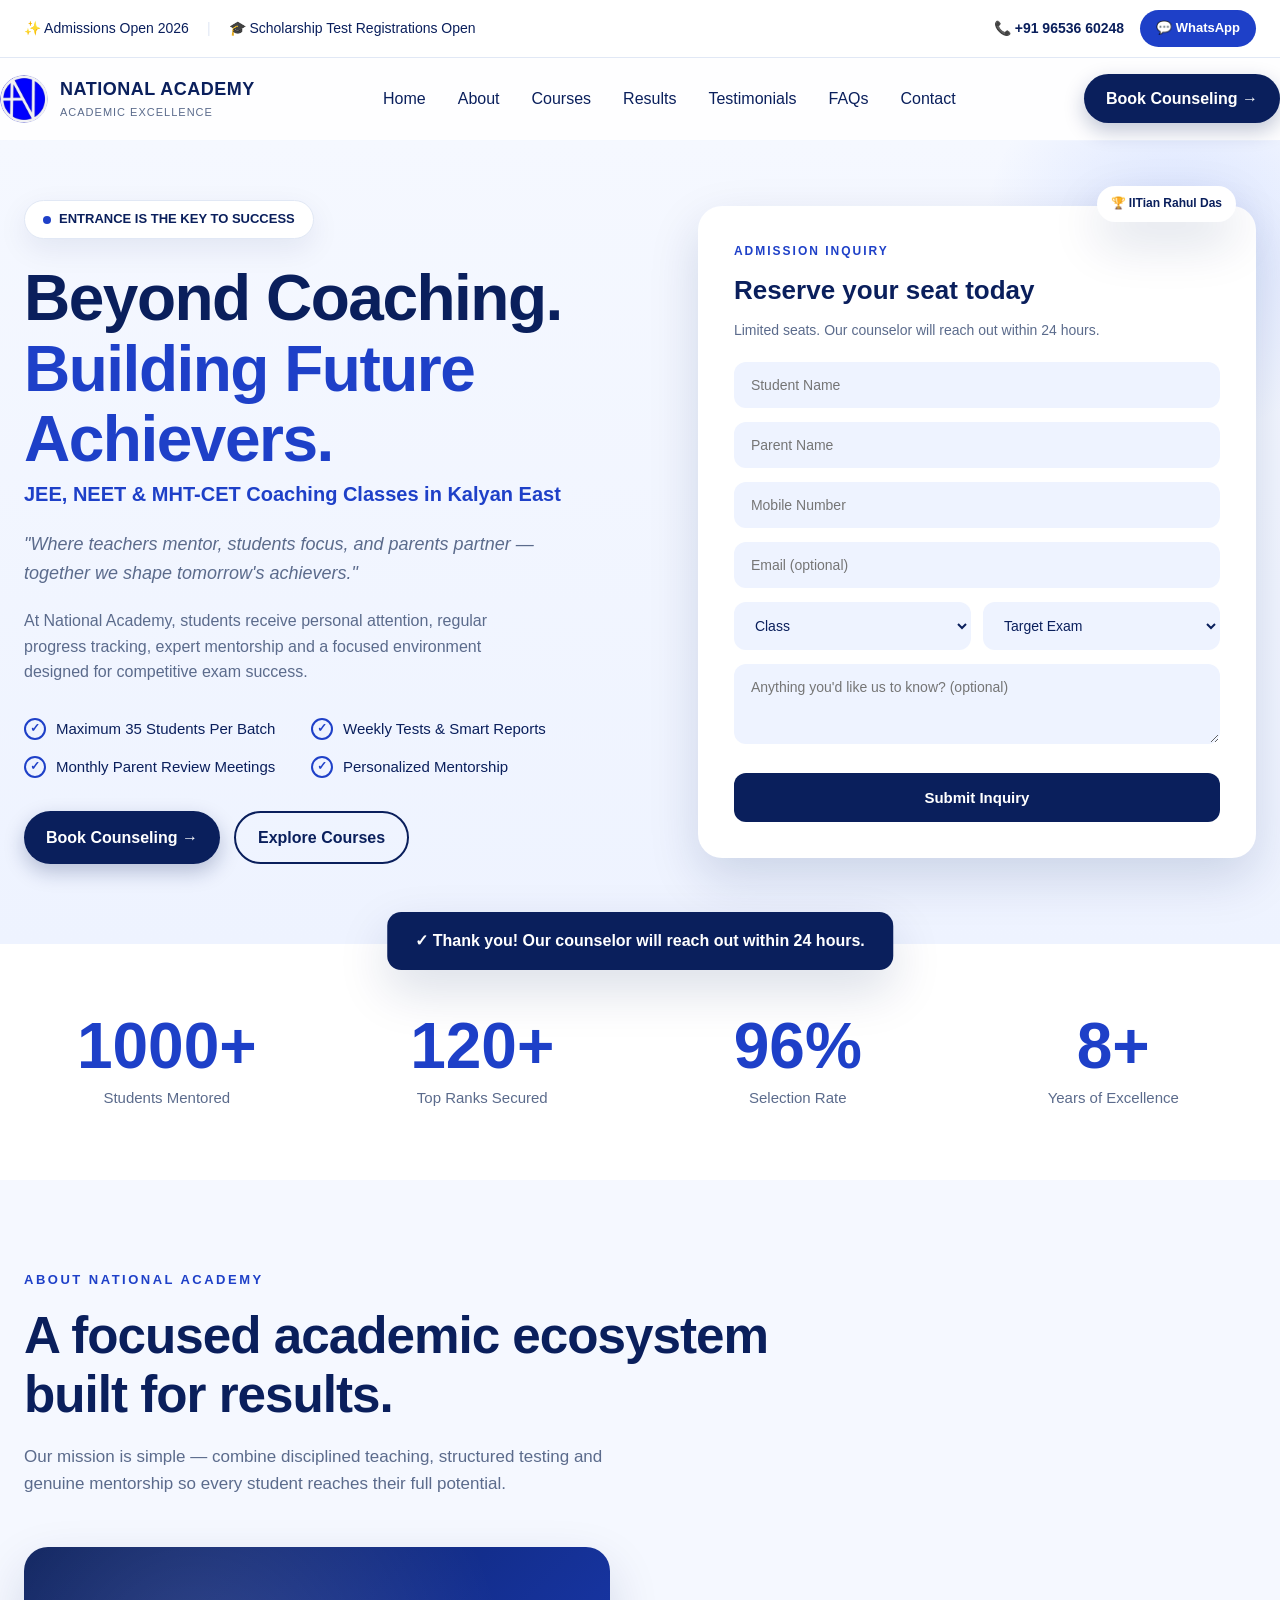
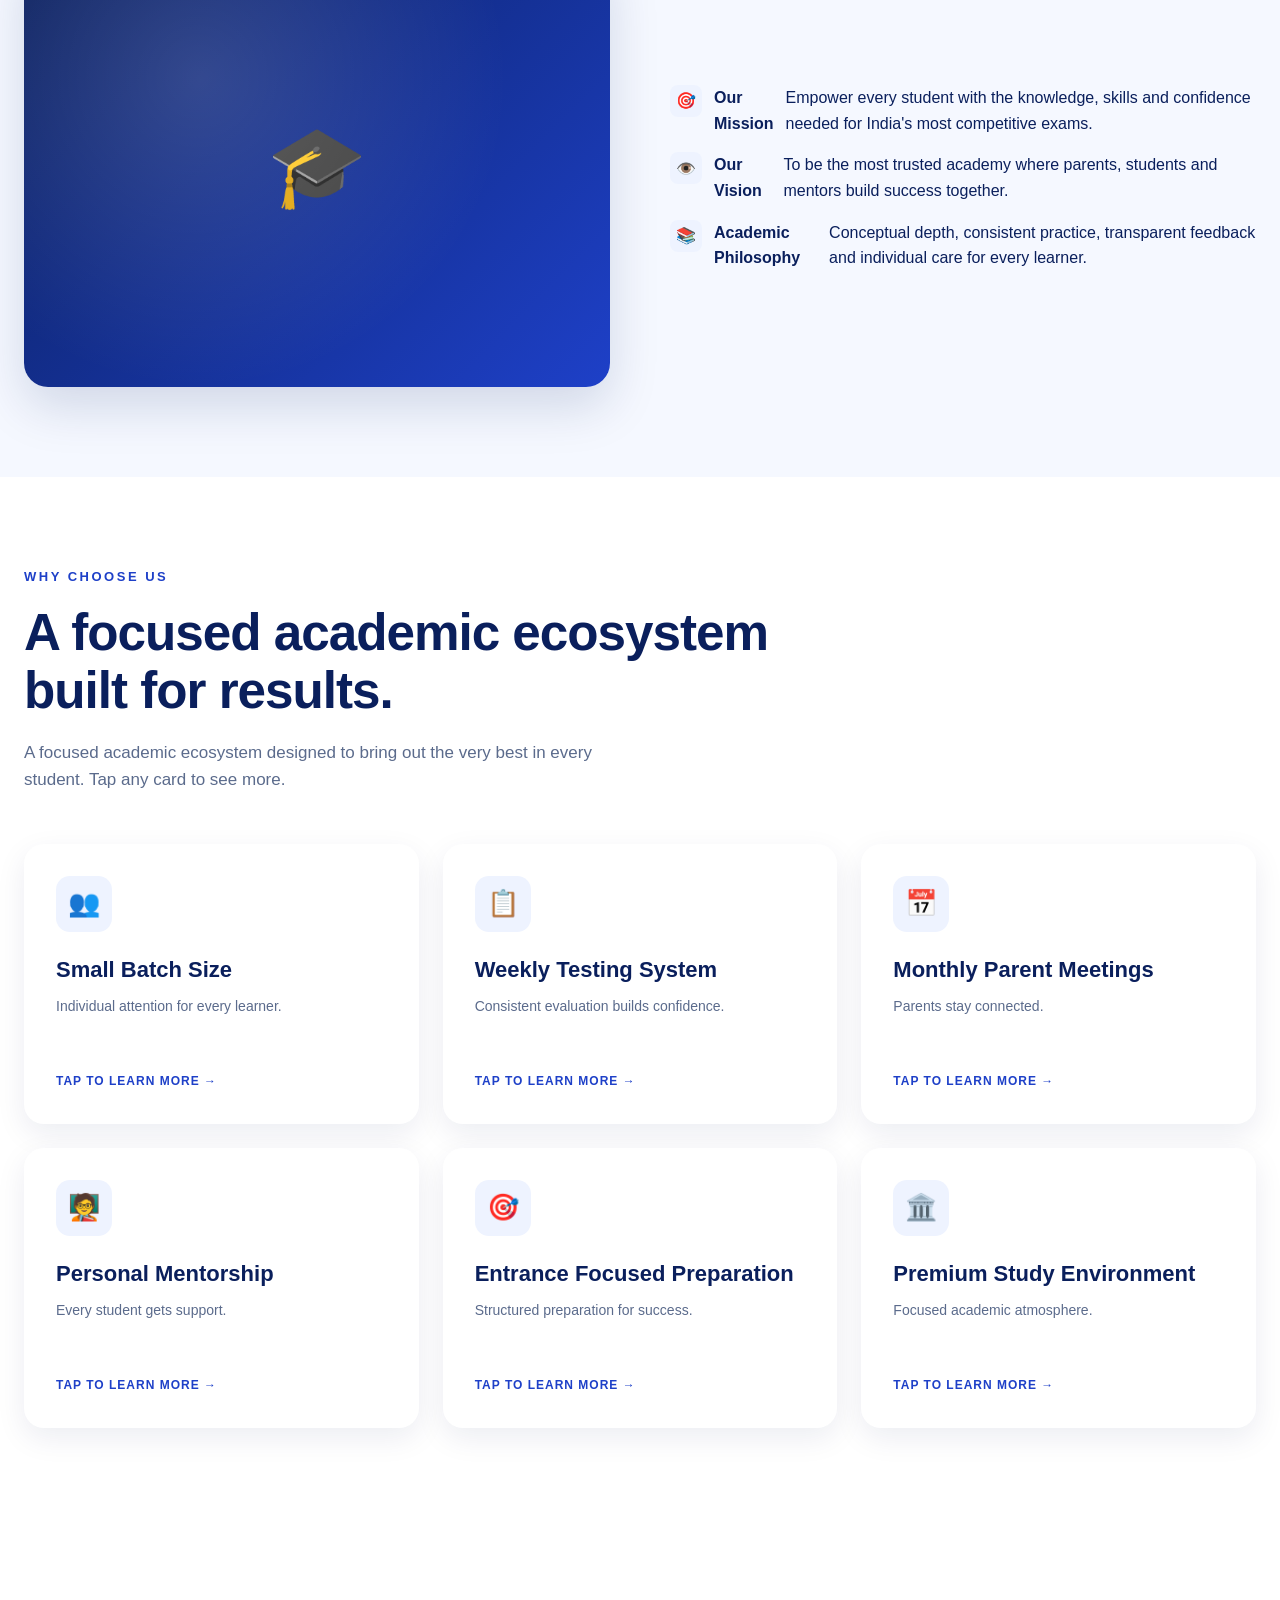
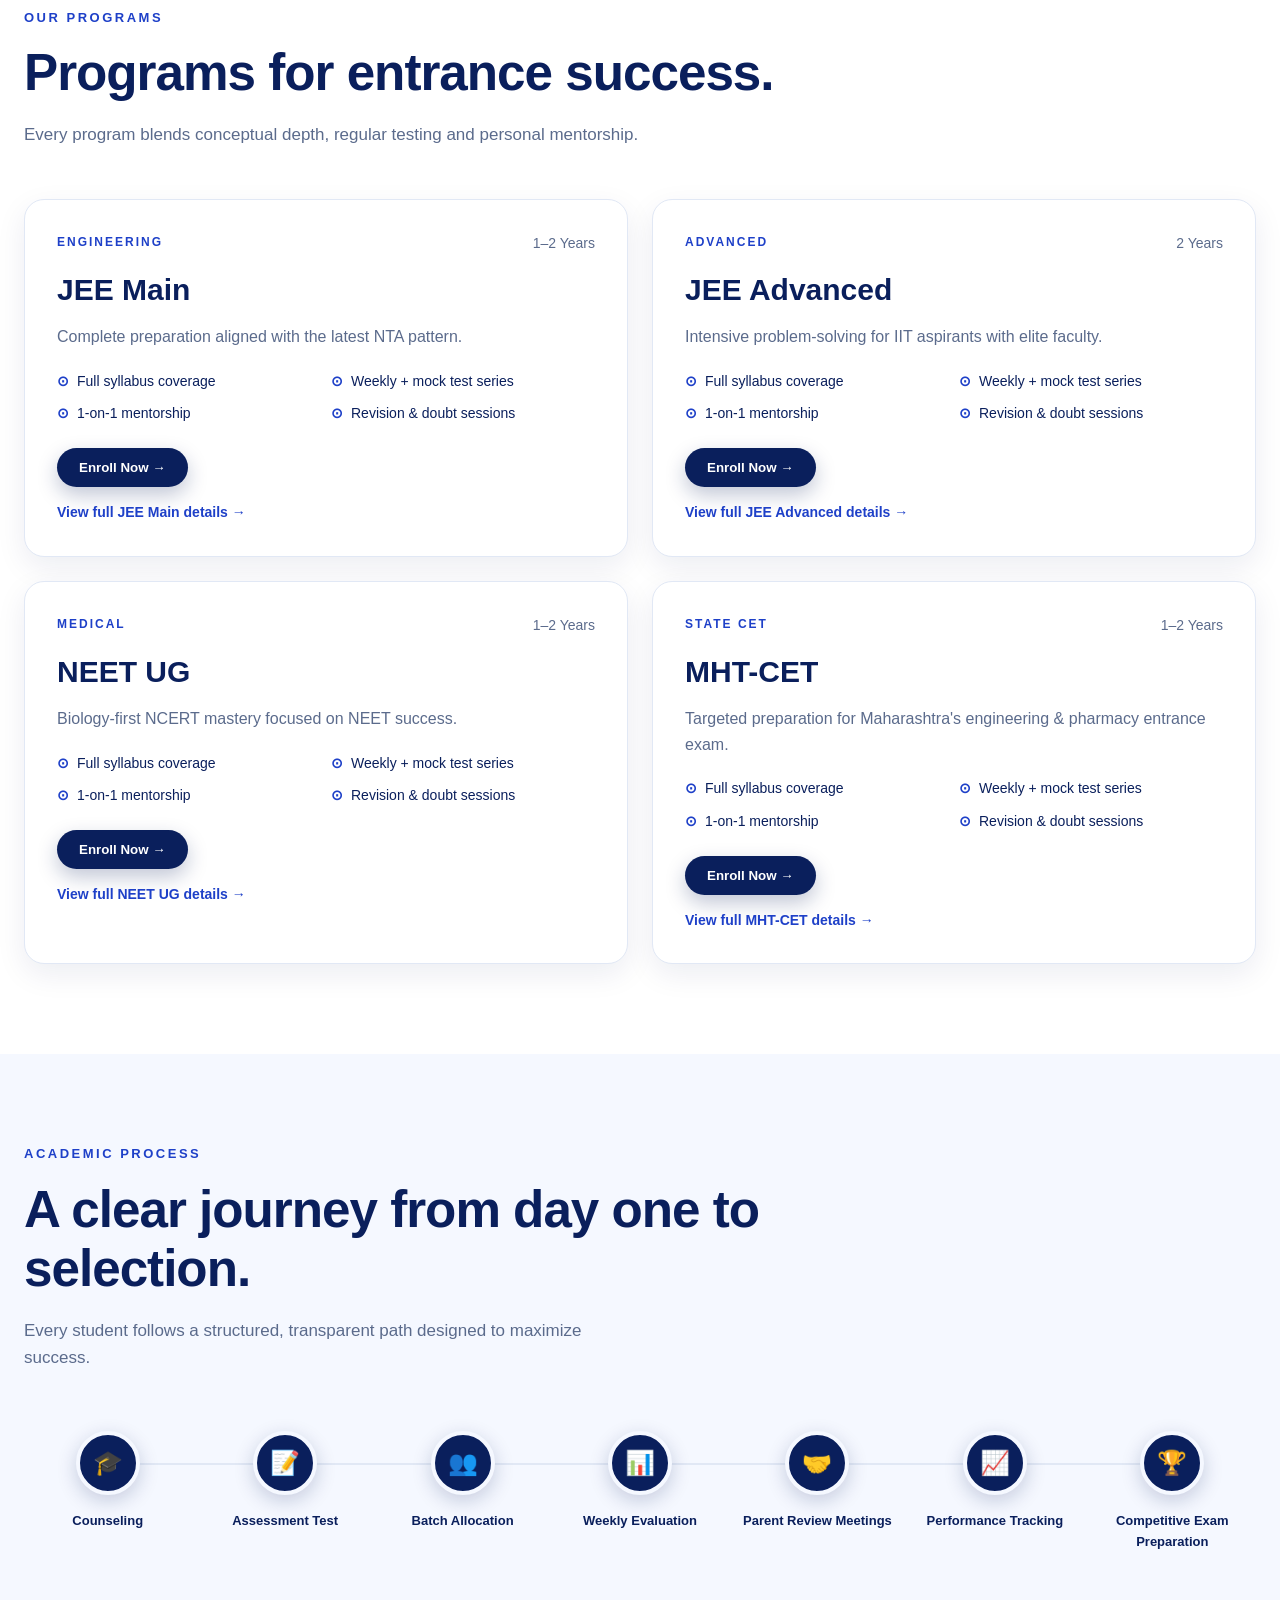
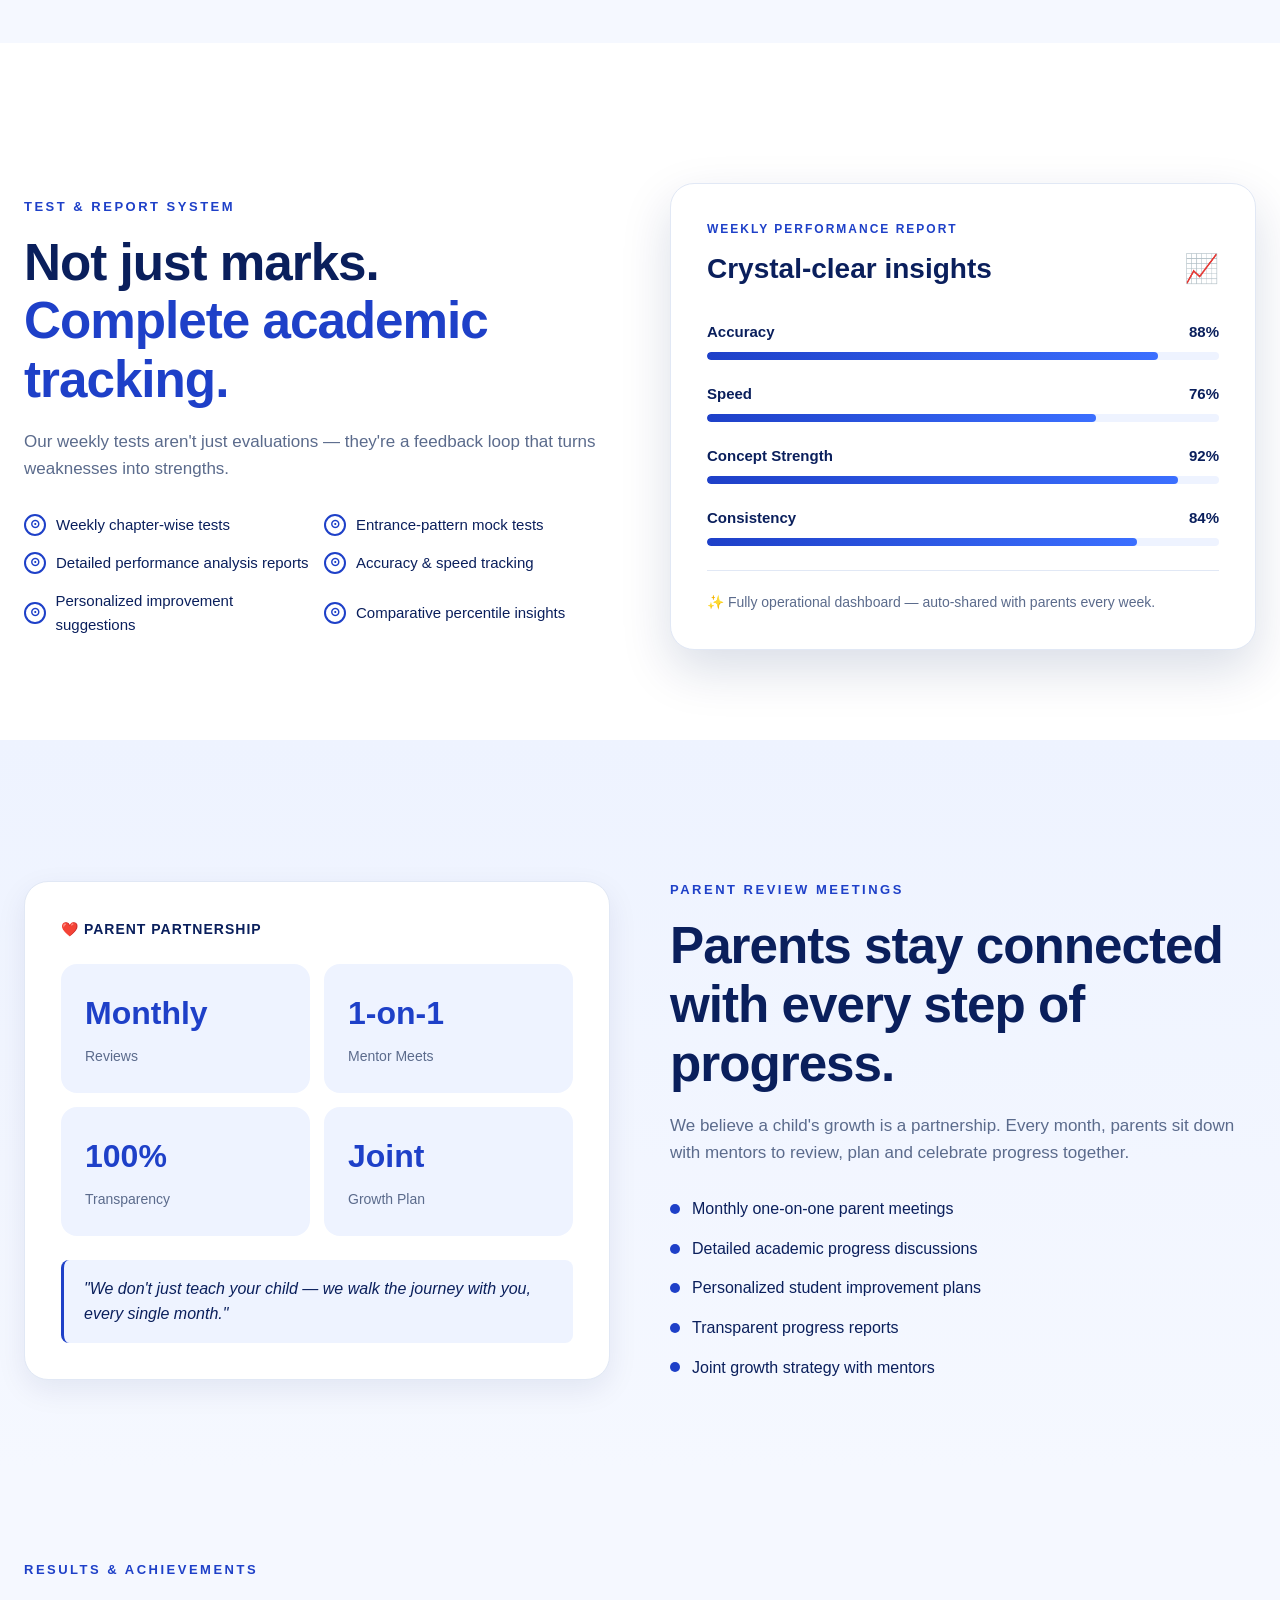
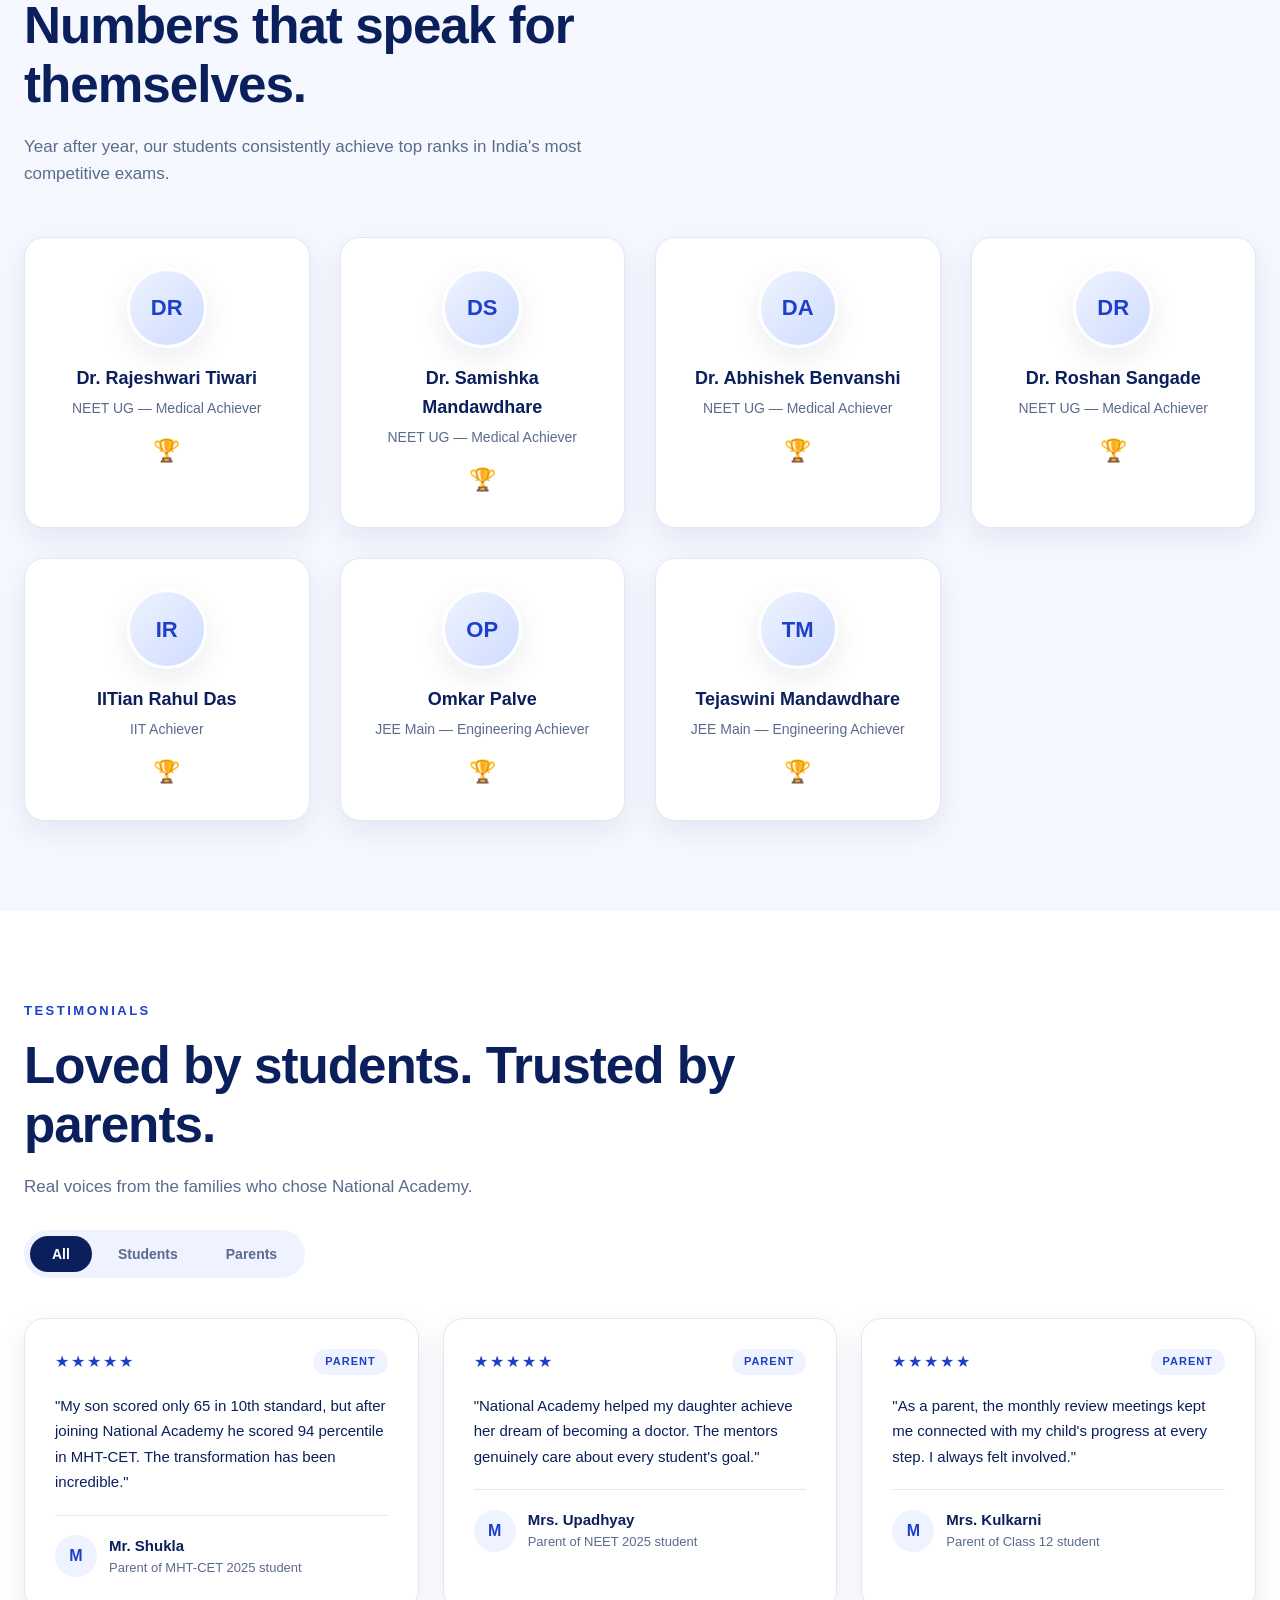
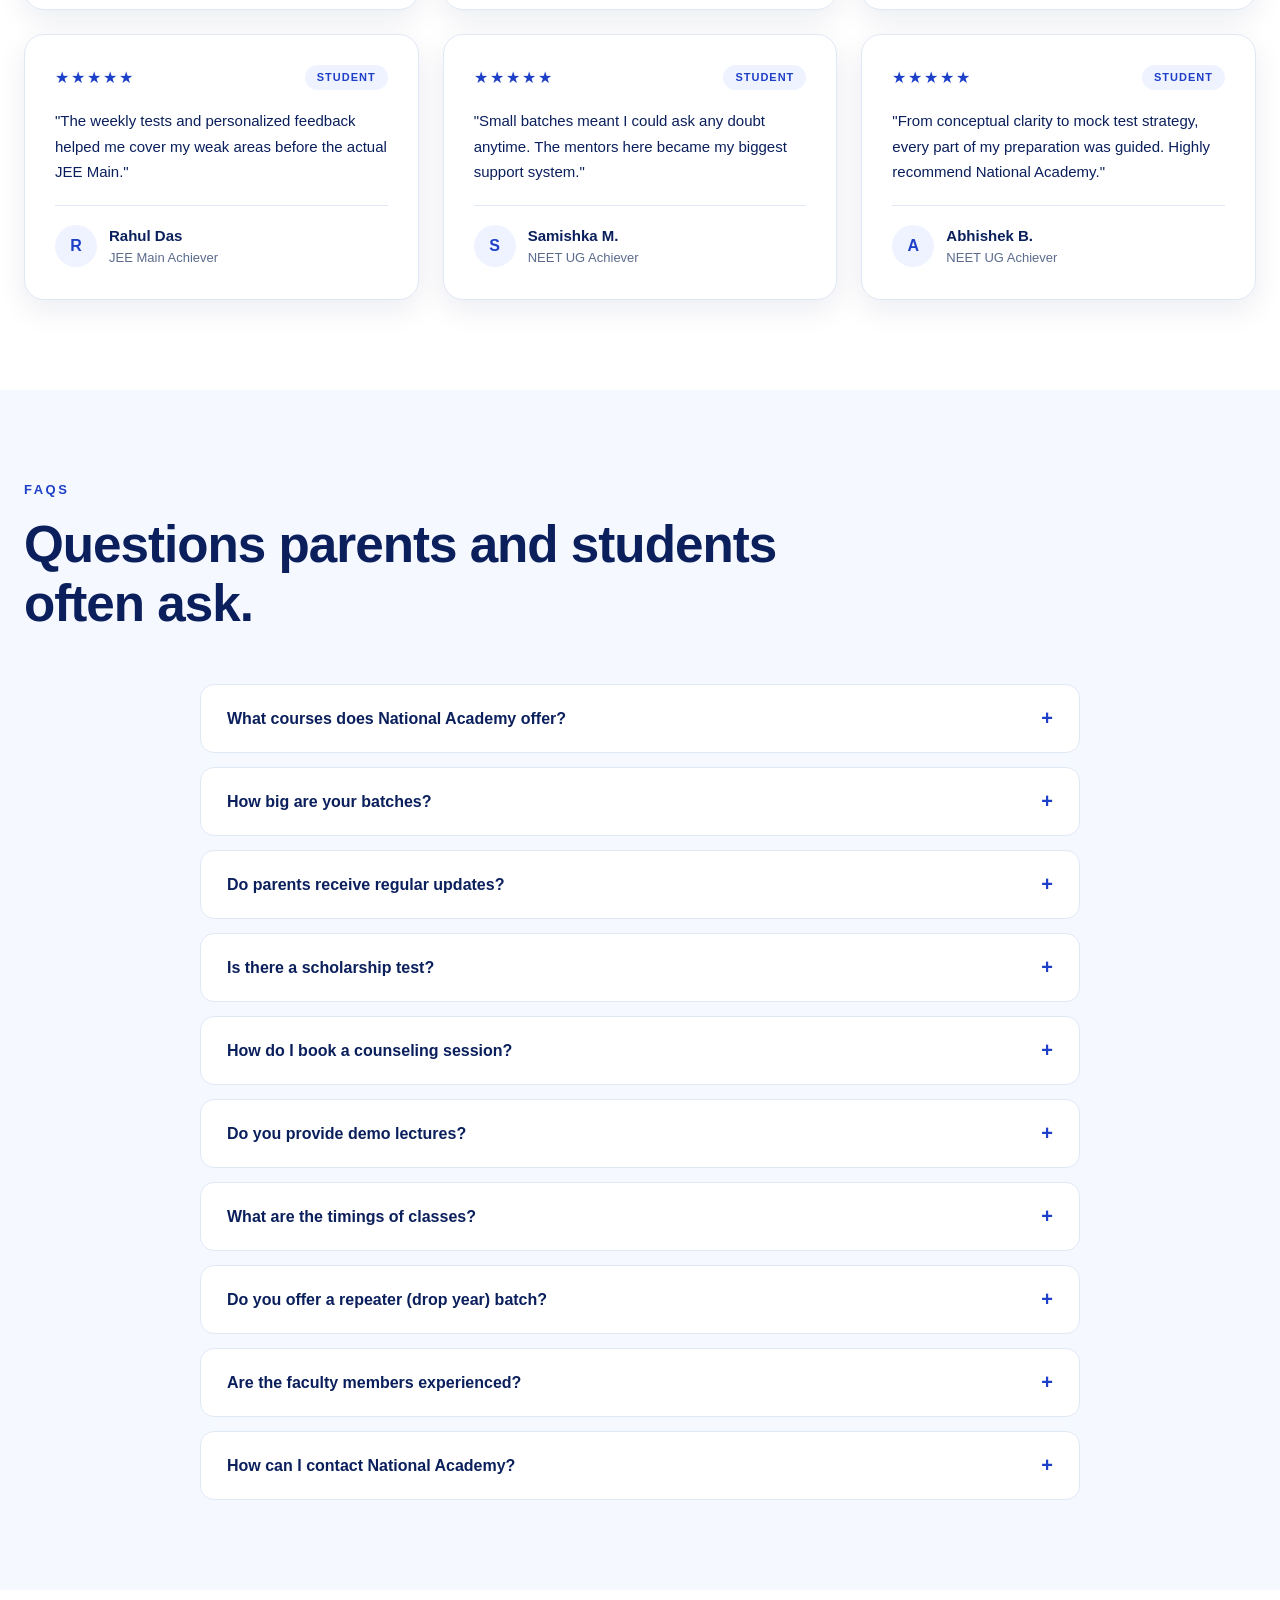
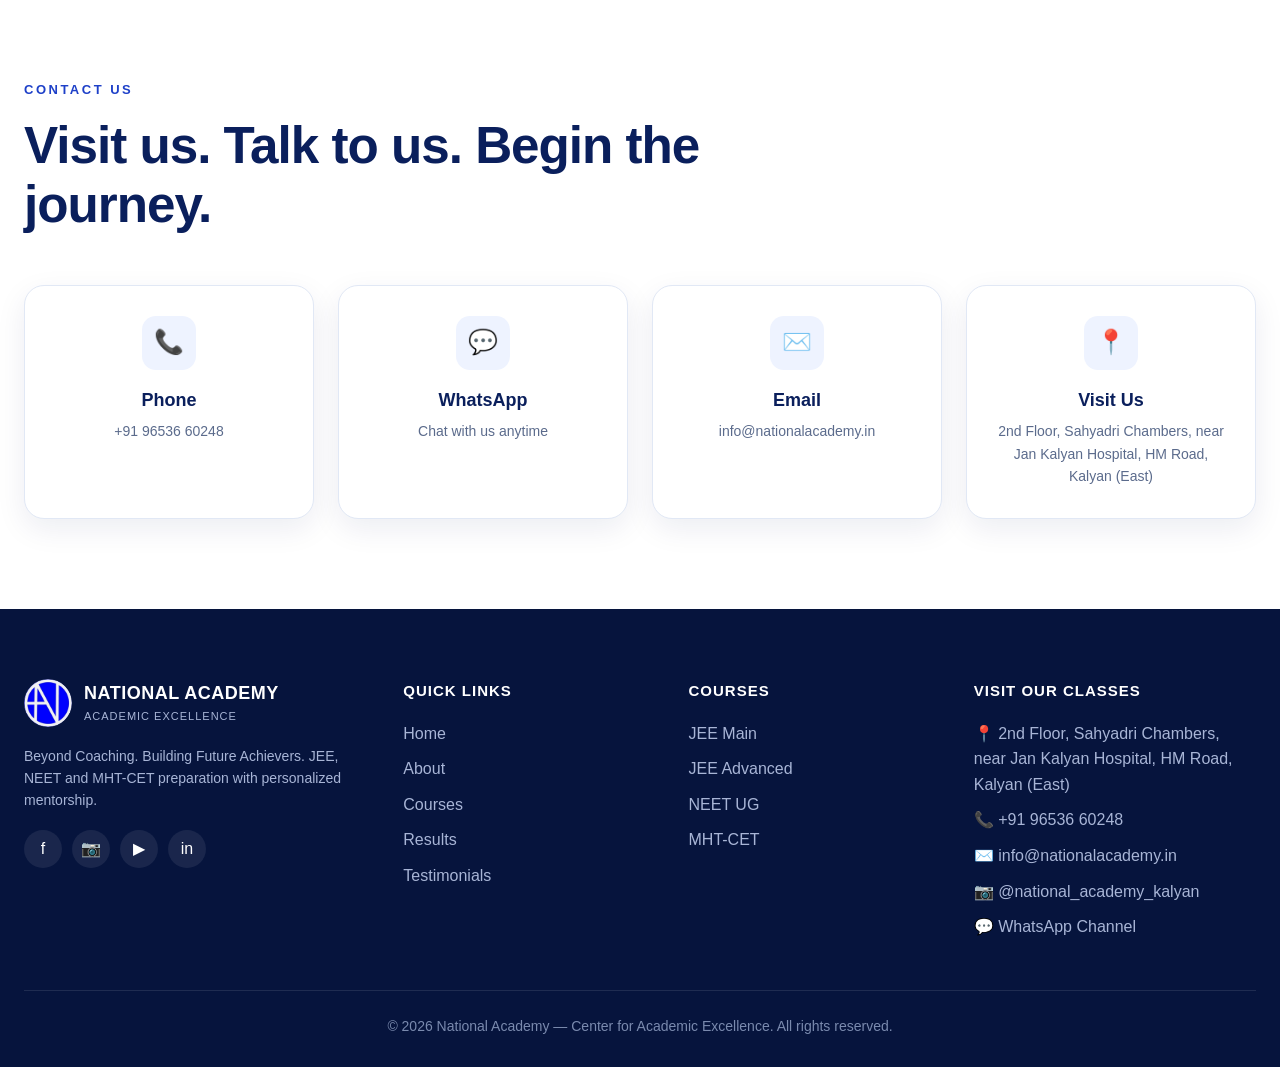
==== commit f944f21c: "Add dedicated JEE Main, JEE Advanced, NEET UG, MHT-CET landing pages" ====
--- a/index.html
+++ b/index.html
@@ -53,24 +53,28 @@
     {
       "@type": "Course",
       "name": "JEE Main Coaching",
+      "url": "https://nationalacademyclasses.com/jee-main-coaching-kalyan-east.html",
       "description": "Complete JEE Main preparation aligned with the latest NTA pattern, with weekly and mock test series and 1-on-1 mentorship.",
       "provider": { "@type": "EducationalOrganization", "name": "National Academy", "sameAs": "https://nationalacademyclasses.com/" }
     },
     {
       "@type": "Course",
       "name": "JEE Advanced Coaching",
+      "url": "https://nationalacademyclasses.com/jee-advanced-coaching-kalyan-east.html",
       "description": "Intensive problem-solving preparation for IIT aspirants with elite faculty.",
       "provider": { "@type": "EducationalOrganization", "name": "National Academy", "sameAs": "https://nationalacademyclasses.com/" }
     },
     {
       "@type": "Course",
       "name": "NEET UG Coaching",
+      "url": "https://nationalacademyclasses.com/neet-coaching-kalyan-east.html",
       "description": "Biology-first NCERT mastery focused on NEET UG success.",
       "provider": { "@type": "EducationalOrganization", "name": "National Academy", "sameAs": "https://nationalacademyclasses.com/" }
     },
     {
       "@type": "Course",
       "name": "MHT-CET Coaching",
+      "url": "https://nationalacademyclasses.com/mht-cet-coaching-kalyan-east.html",
       "description": "Targeted preparation for Maharashtra's engineering and pharmacy entrance exam.",
       "provider": { "@type": "EducationalOrganization", "name": "National Academy", "sameAs": "https://nationalacademyclasses.com/" }
     }
@@ -604,6 +608,7 @@
           <div><span class="ck">⊙</span> Revision & doubt sessions</div>
         </div>
         <button class="btn-primary" onclick="enrollCourse('JEE Main')">Enroll Now →</button>
+        <a href="/jee-main-coaching-kalyan-east.html" style="display:block;margin-top:14px;color:var(--blue);font-weight:600;font-size:14px">View full JEE Main details →</a>
       </div>
       <div class="course-card reveal">
         <div class="course-head"><span class="course-tag">ADVANCED</span><span class="course-dur">2 Years</span></div>
@@ -616,6 +621,7 @@
           <div><span class="ck">⊙</span> Revision & doubt sessions</div>
         </div>
         <button class="btn-primary" onclick="enrollCourse('JEE Advanced')">Enroll Now →</button>
+        <a href="/jee-advanced-coaching-kalyan-east.html" style="display:block;margin-top:14px;color:var(--blue);font-weight:600;font-size:14px">View full JEE Advanced details →</a>
       </div>
       <div class="course-card reveal">
         <div class="course-head"><span class="course-tag">MEDICAL</span><span class="course-dur">1–2 Years</span></div>
@@ -628,6 +634,7 @@
           <div><span class="ck">⊙</span> Revision & doubt sessions</div>
         </div>
         <button class="btn-primary" onclick="enrollCourse('NEET UG')">Enroll Now →</button>
+        <a href="/neet-coaching-kalyan-east.html" style="display:block;margin-top:14px;color:var(--blue);font-weight:600;font-size:14px">View full NEET UG details →</a>
       </div>
       <div class="course-card reveal">
         <div class="course-head"><span class="course-tag">STATE CET</span><span class="course-dur">1–2 Years</span></div>
@@ -640,6 +647,7 @@
           <div><span class="ck">⊙</span> Revision & doubt sessions</div>
         </div>
         <button class="btn-primary" onclick="enrollCourse('MHT-CET')">Enroll Now →</button>
+        <a href="/mht-cet-coaching-kalyan-east.html" style="display:block;margin-top:14px;color:var(--blue);font-weight:600;font-size:14px">View full MHT-CET details →</a>
       </div>
     </div>
   </div>
@@ -858,7 +866,7 @@
       </div>
       <div class="footer-col">
         <h5>Courses</h5>
-        <ul><li><a href="#courses">JEE Main</a></li><li><a href="#courses">JEE Advanced</a></li><li><a href="#courses">NEET UG</a></li><li><a href="#courses">MHT-CET</a></li></ul>
+        <ul><li><a href="/jee-main-coaching-kalyan-east.html">JEE Main</a></li><li><a href="/jee-advanced-coaching-kalyan-east.html">JEE Advanced</a></li><li><a href="/neet-coaching-kalyan-east.html">NEET UG</a></li><li><a href="/mht-cet-coaching-kalyan-east.html">MHT-CET</a></li></ul>
       </div>
       <div class="footer-col">
         <h5>Visit Our Classes</h5>
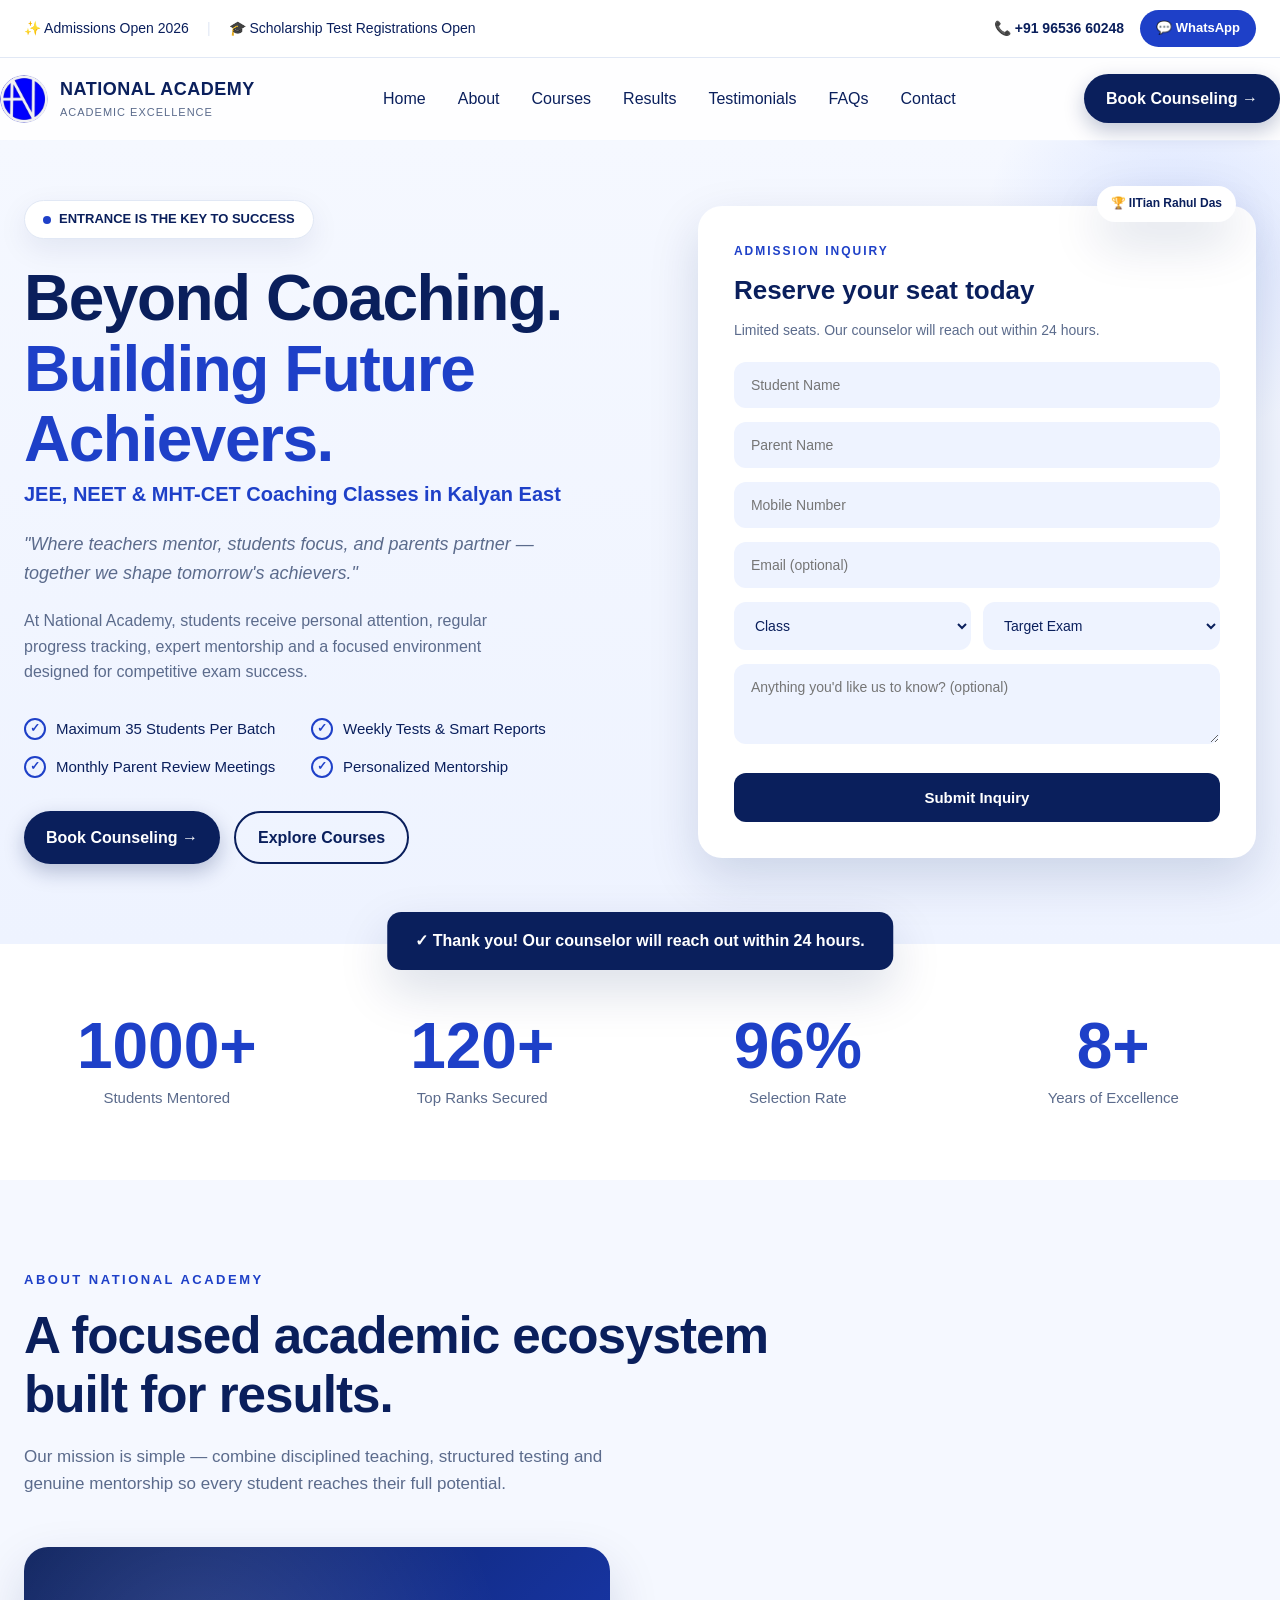
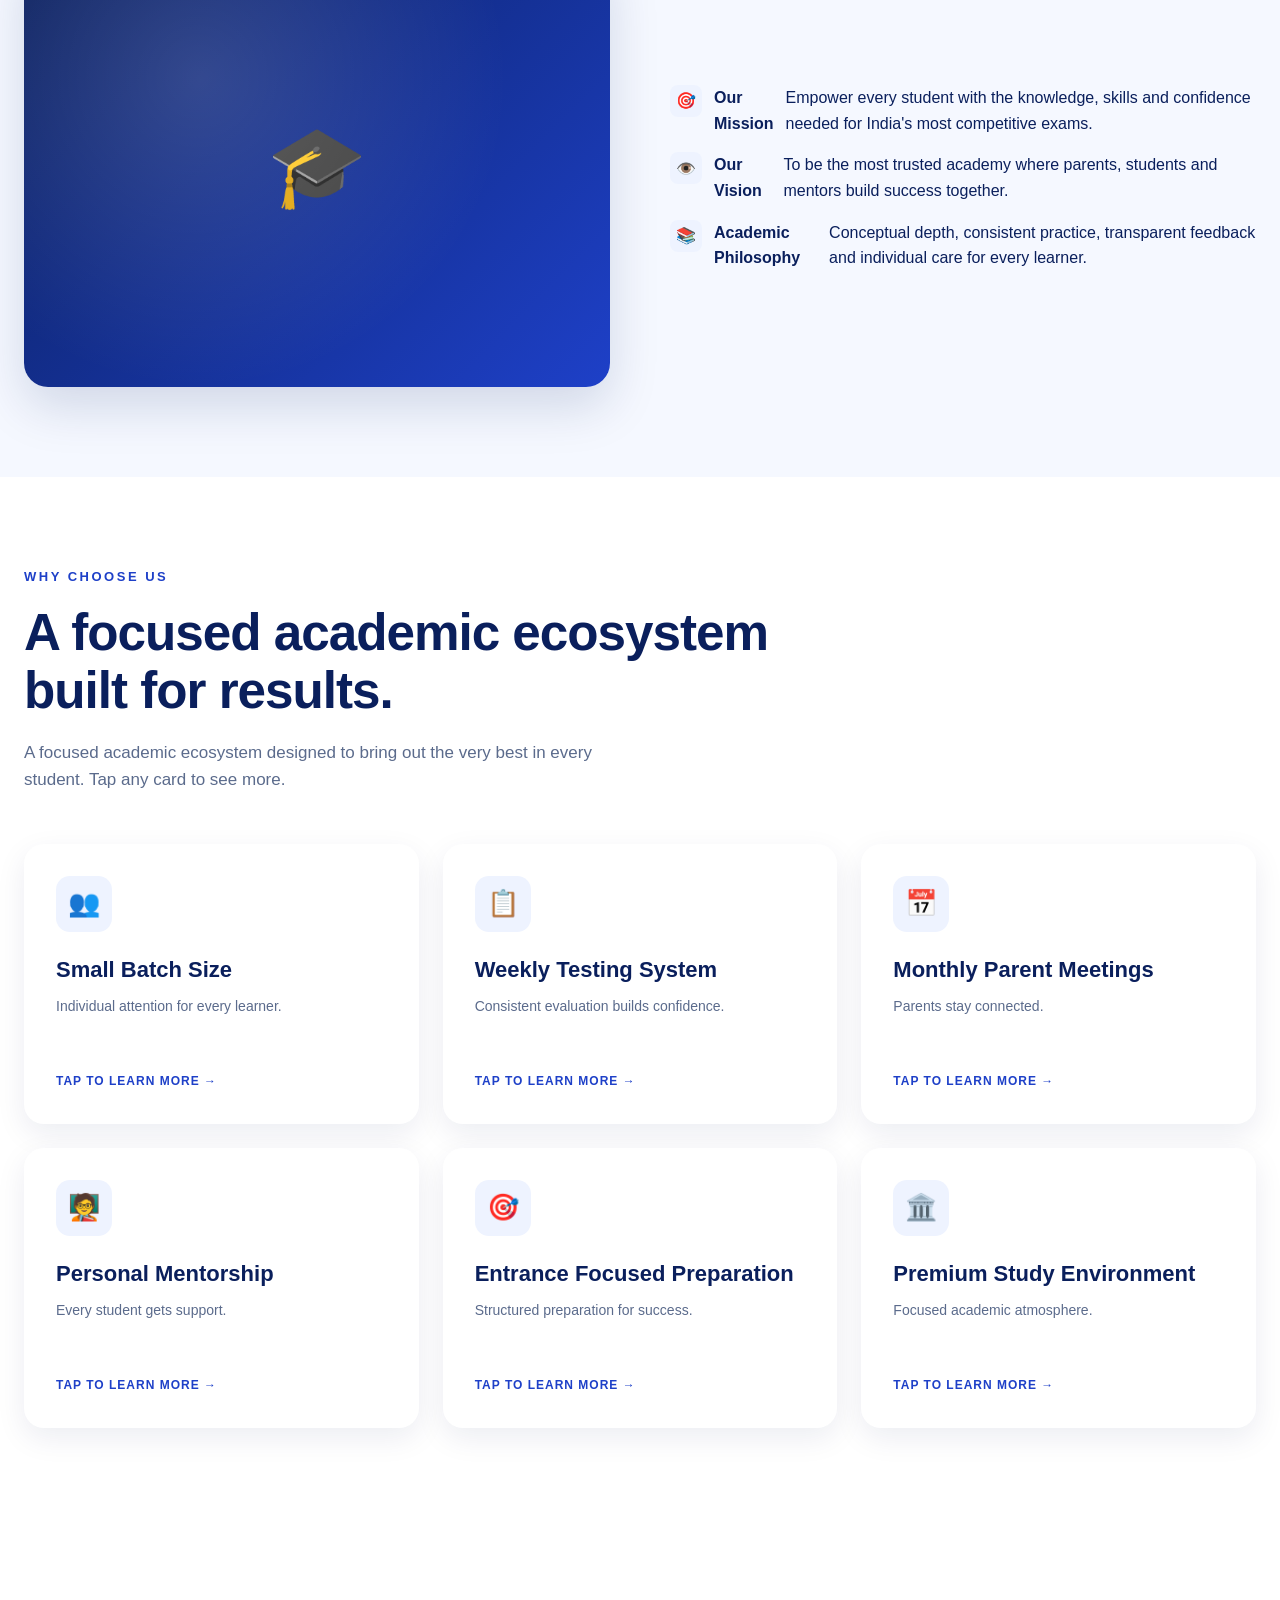
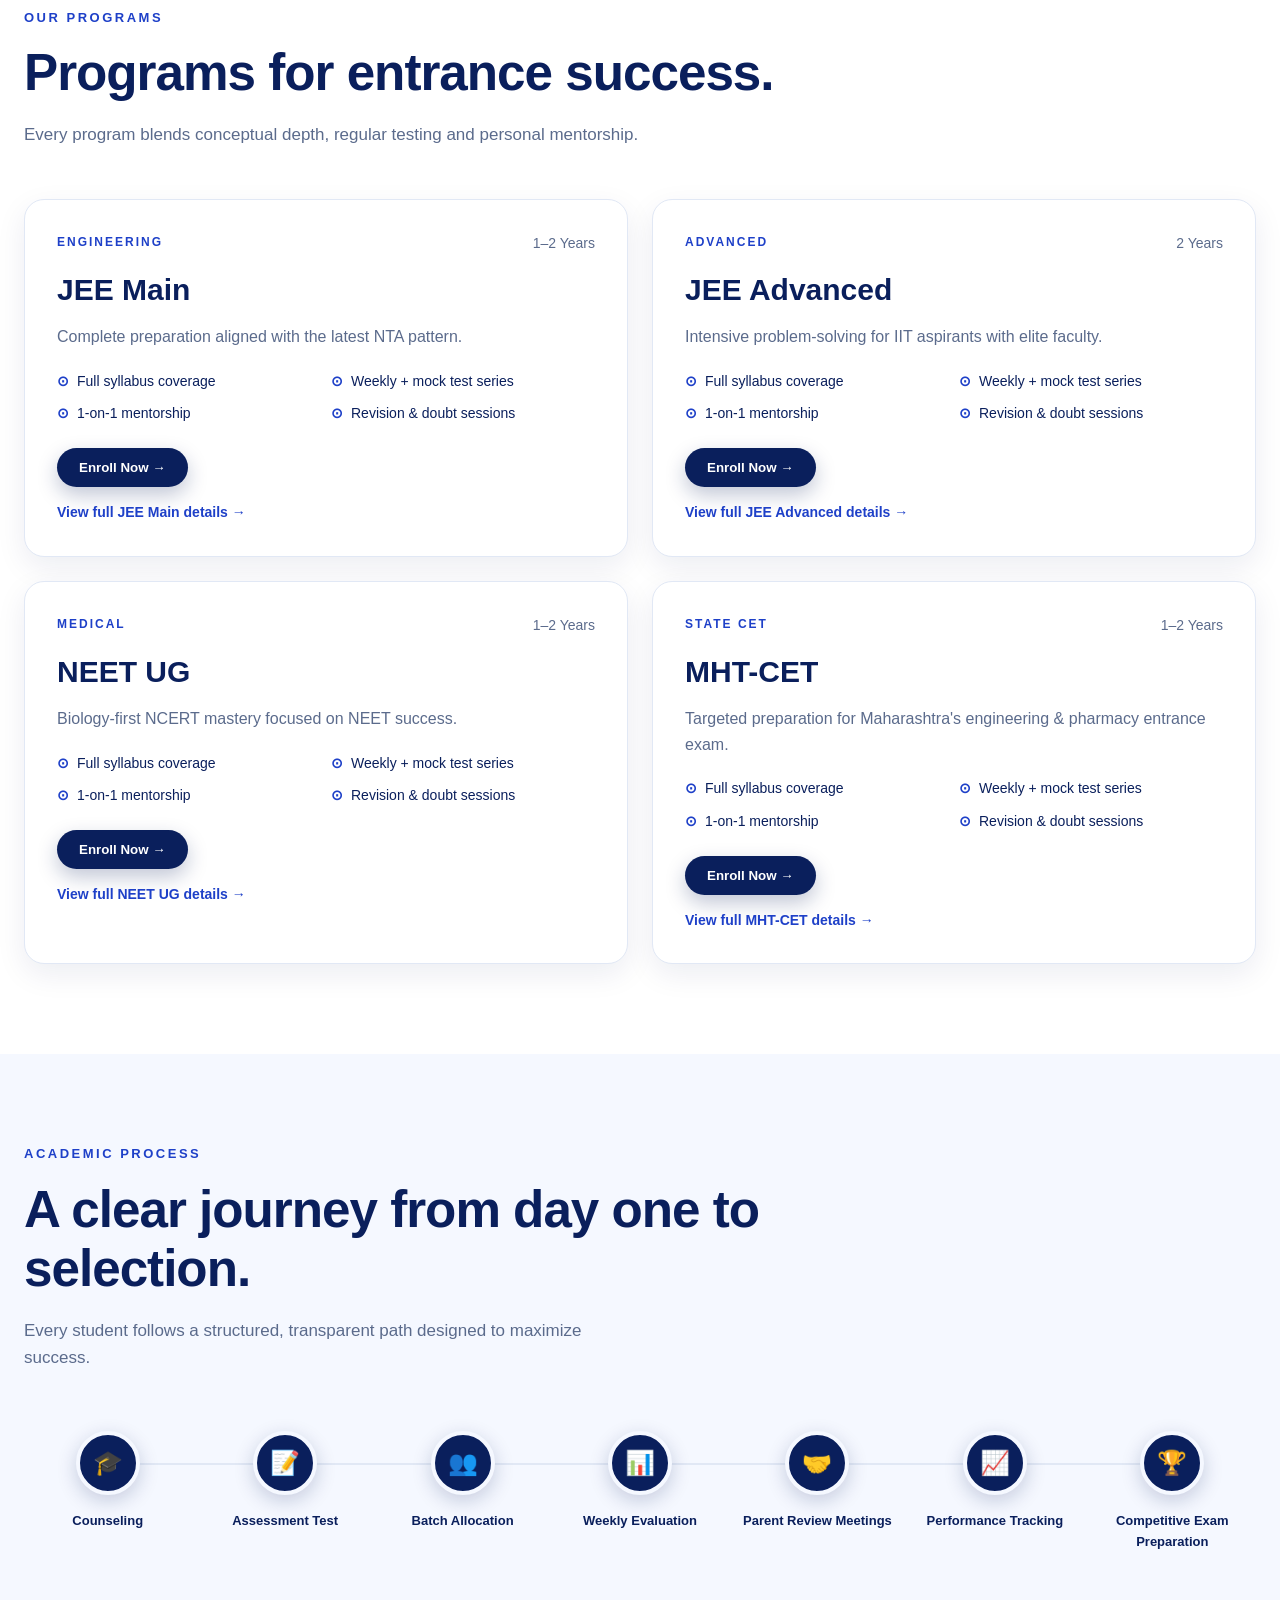
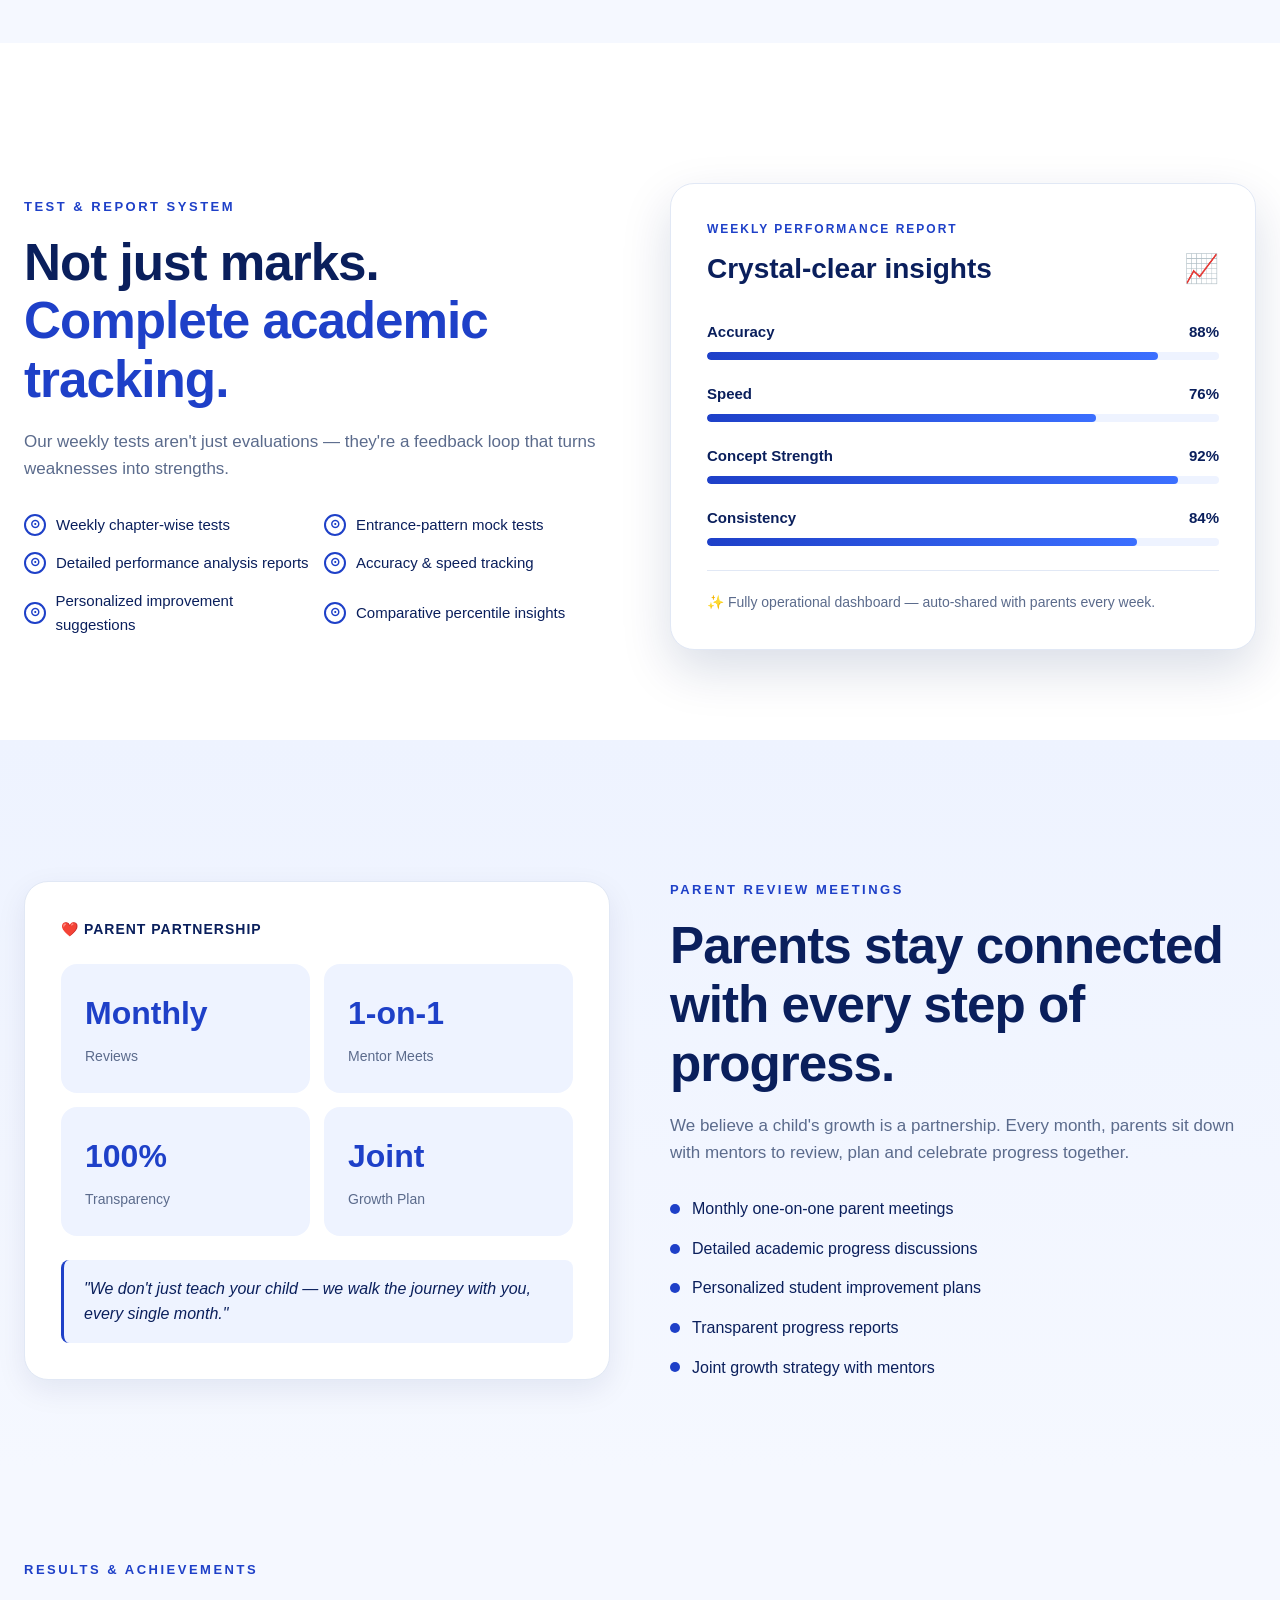
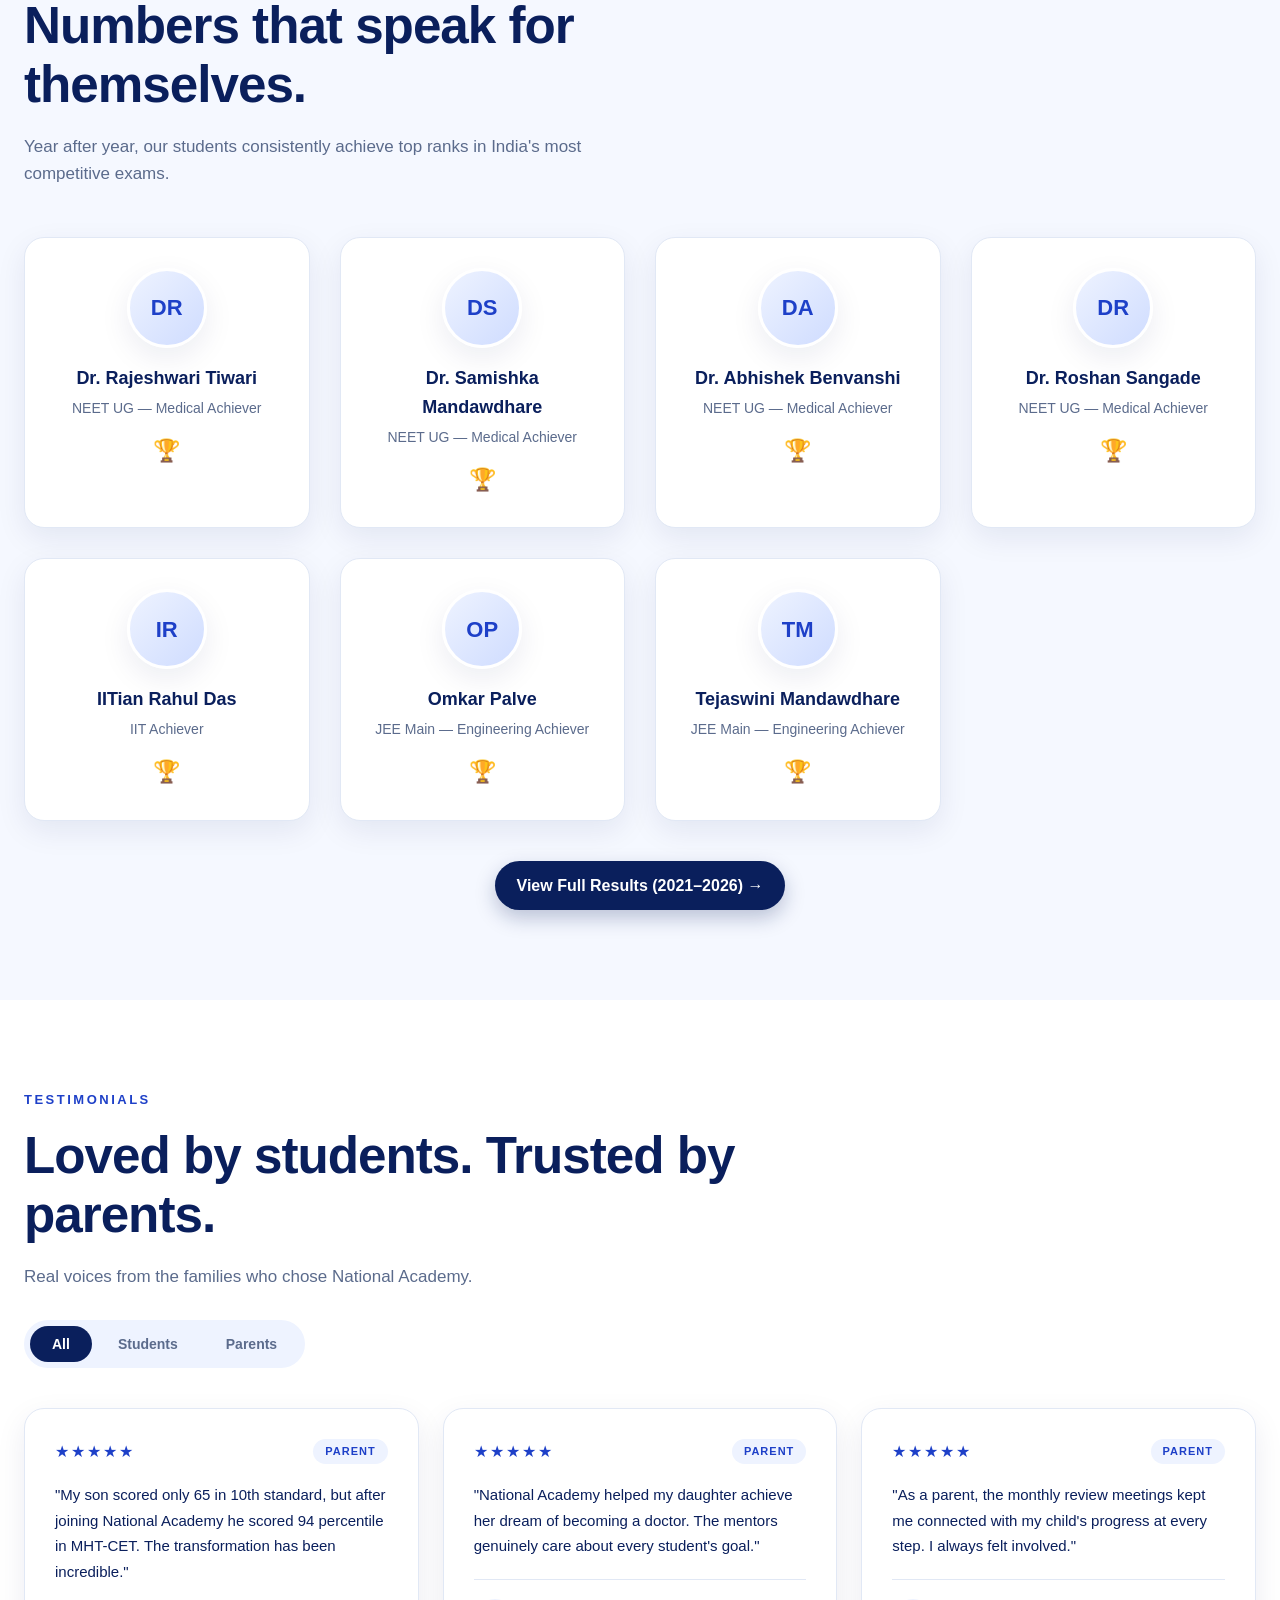
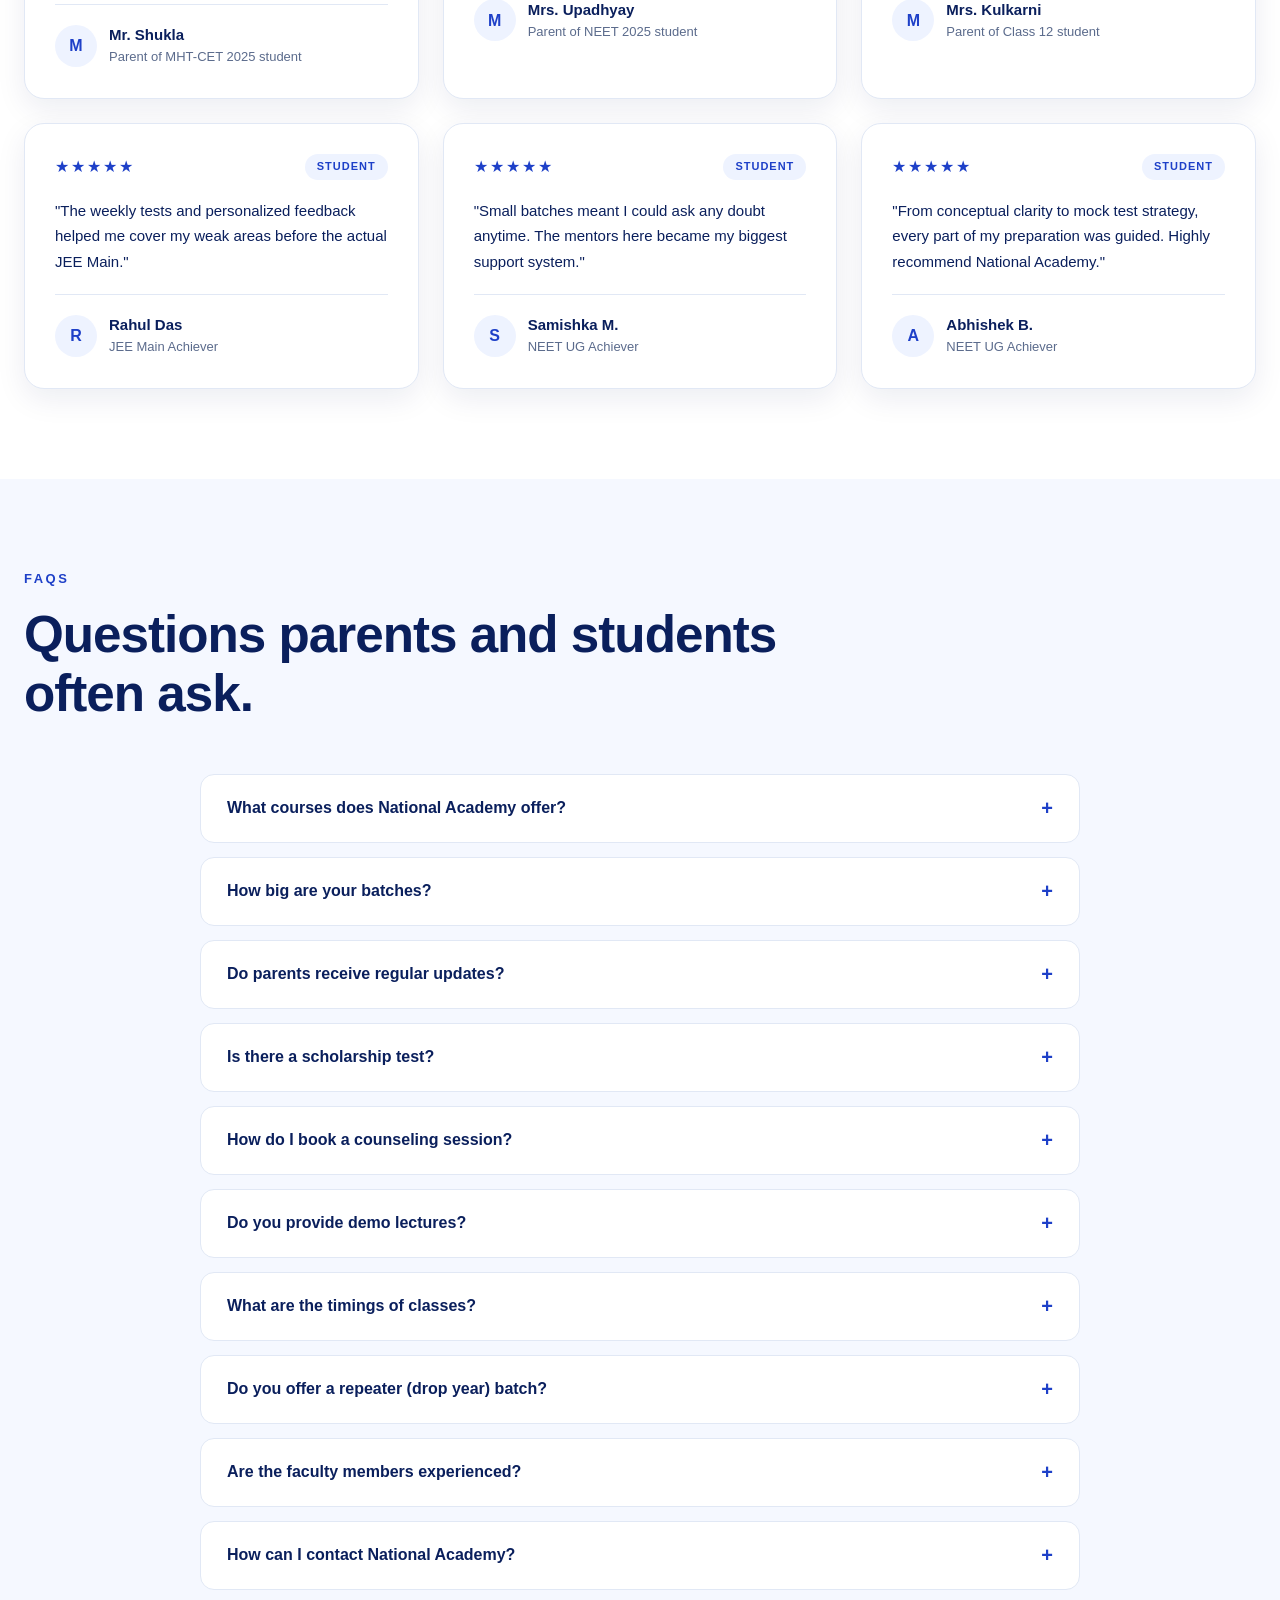
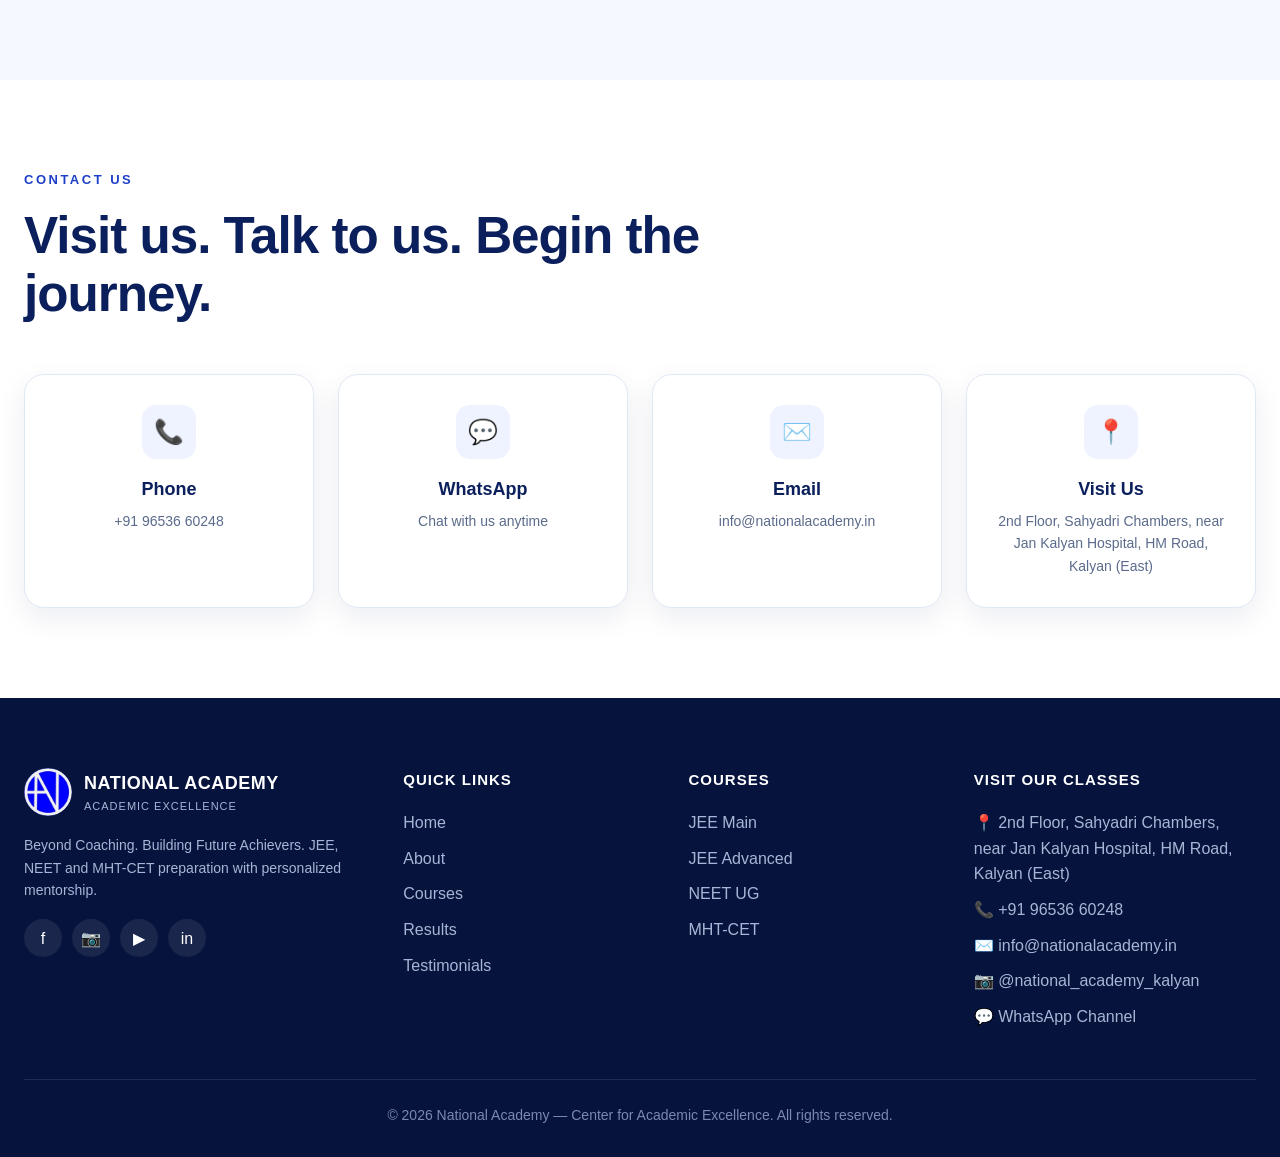
==== commit 31fb6753: "Add Results page with podium design, link from nav/footer" ====
--- a/index.html
+++ b/index.html
@@ -6,6 +6,7 @@
 <title>National Academy | Center for Academic Excellence</title>
 <meta name="description" content="National Academy - Center for Academic Excellence. JEE, NEET and MHT-CET coaching with personalized mentorship, weekly testing and monthly parent reviews.">
 <link rel="canonical" href="https://nationalacademyclasses.com/">
+<meta name="google-site-verification" content="jpuLiHIWOQnJ_hLcvtwsYI-WTBJJKXnSQZCWcTx5LEg" />
 <link rel="icon" type="image/png" href="[data-uri]">
 <link rel="apple-touch-icon" href="[data-uri]">
 <meta property="og:title" content="National Academy | Center for Academic Excellence">
@@ -448,7 +449,7 @@
       <a href="#home">Home</a>
       <a href="#about">About</a>
       <a href="#courses">Courses</a>
-      <a href="#results">Results</a>
+      <a href="/results.html">Results</a>
       <a href="#testimonials">Testimonials</a>
       <a href="#faqs">FAQs</a>
       <a href="#contact">Contact</a>
@@ -753,6 +754,9 @@
       <div class="topper-card reveal"><div class="topper-avatar">OP</div><h4>Omkar Palve</h4><p>JEE Main — Engineering Achiever</p><div class="trophy">🏆</div></div>
       <div class="topper-card reveal"><div class="topper-avatar">TM</div><h4>Tejaswini Mandawdhare</h4><p>JEE Main — Engineering Achiever</p><div class="trophy">🏆</div></div>
     </div>
+    <div style="text-align:center;margin-top:40px">
+      <a href="/results.html" class="btn-primary">View Full Results (2021–2026) →</a>
+    </div>
   </div>
 </section>
 
@@ -862,7 +866,7 @@
       </div>
       <div class="footer-col">
         <h5>Quick Links</h5>
-        <ul><li><a href="#home">Home</a></li><li><a href="#about">About</a></li><li><a href="#courses">Courses</a></li><li><a href="#results">Results</a></li><li><a href="#testimonials">Testimonials</a></li></ul>
+        <ul><li><a href="#home">Home</a></li><li><a href="#about">About</a></li><li><a href="#courses">Courses</a></li><li><a href="/results.html">Results</a></li><li><a href="#testimonials">Testimonials</a></li></ul>
       </div>
       <div class="footer-col">
         <h5>Courses</h5>
